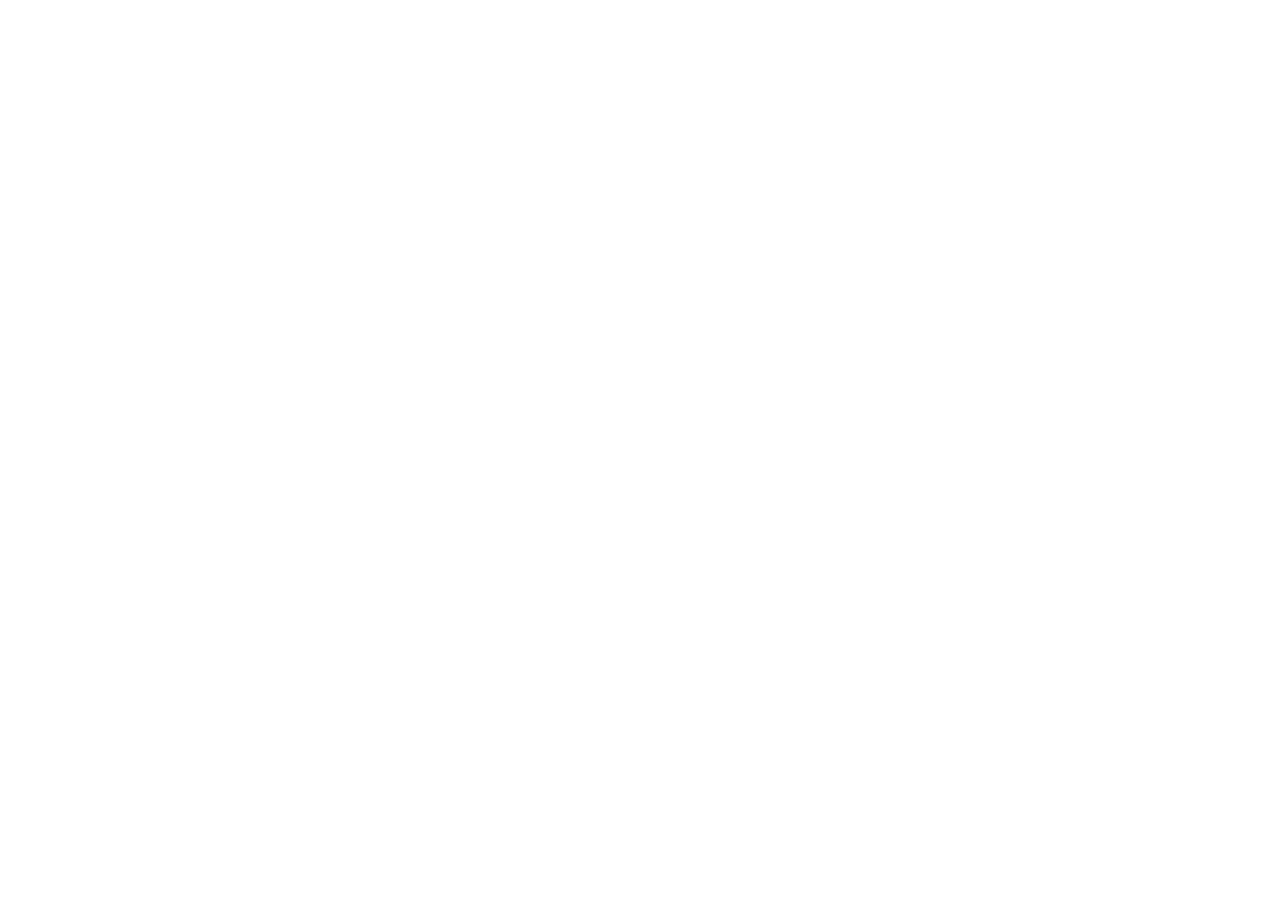
==== public/pages/index.html @ 5edf8069 "add criação da base inicial" ====
<!DOCTYPE html>
<html lang="pt-br">
<head>
    <meta charset="UTF-8">
    <meta name="viewport" content="width=device-width, initial-scale=1.0">
    <title>Landing Page Estetica</title>
    <link rel="stylesheet" href="../css/style.css">
</head>
<body>
    <header>

    </header>
    <main>

    </main>
    <footer>

    </footer>
    <script src="../js/script.js"></script>
</body>
</html>
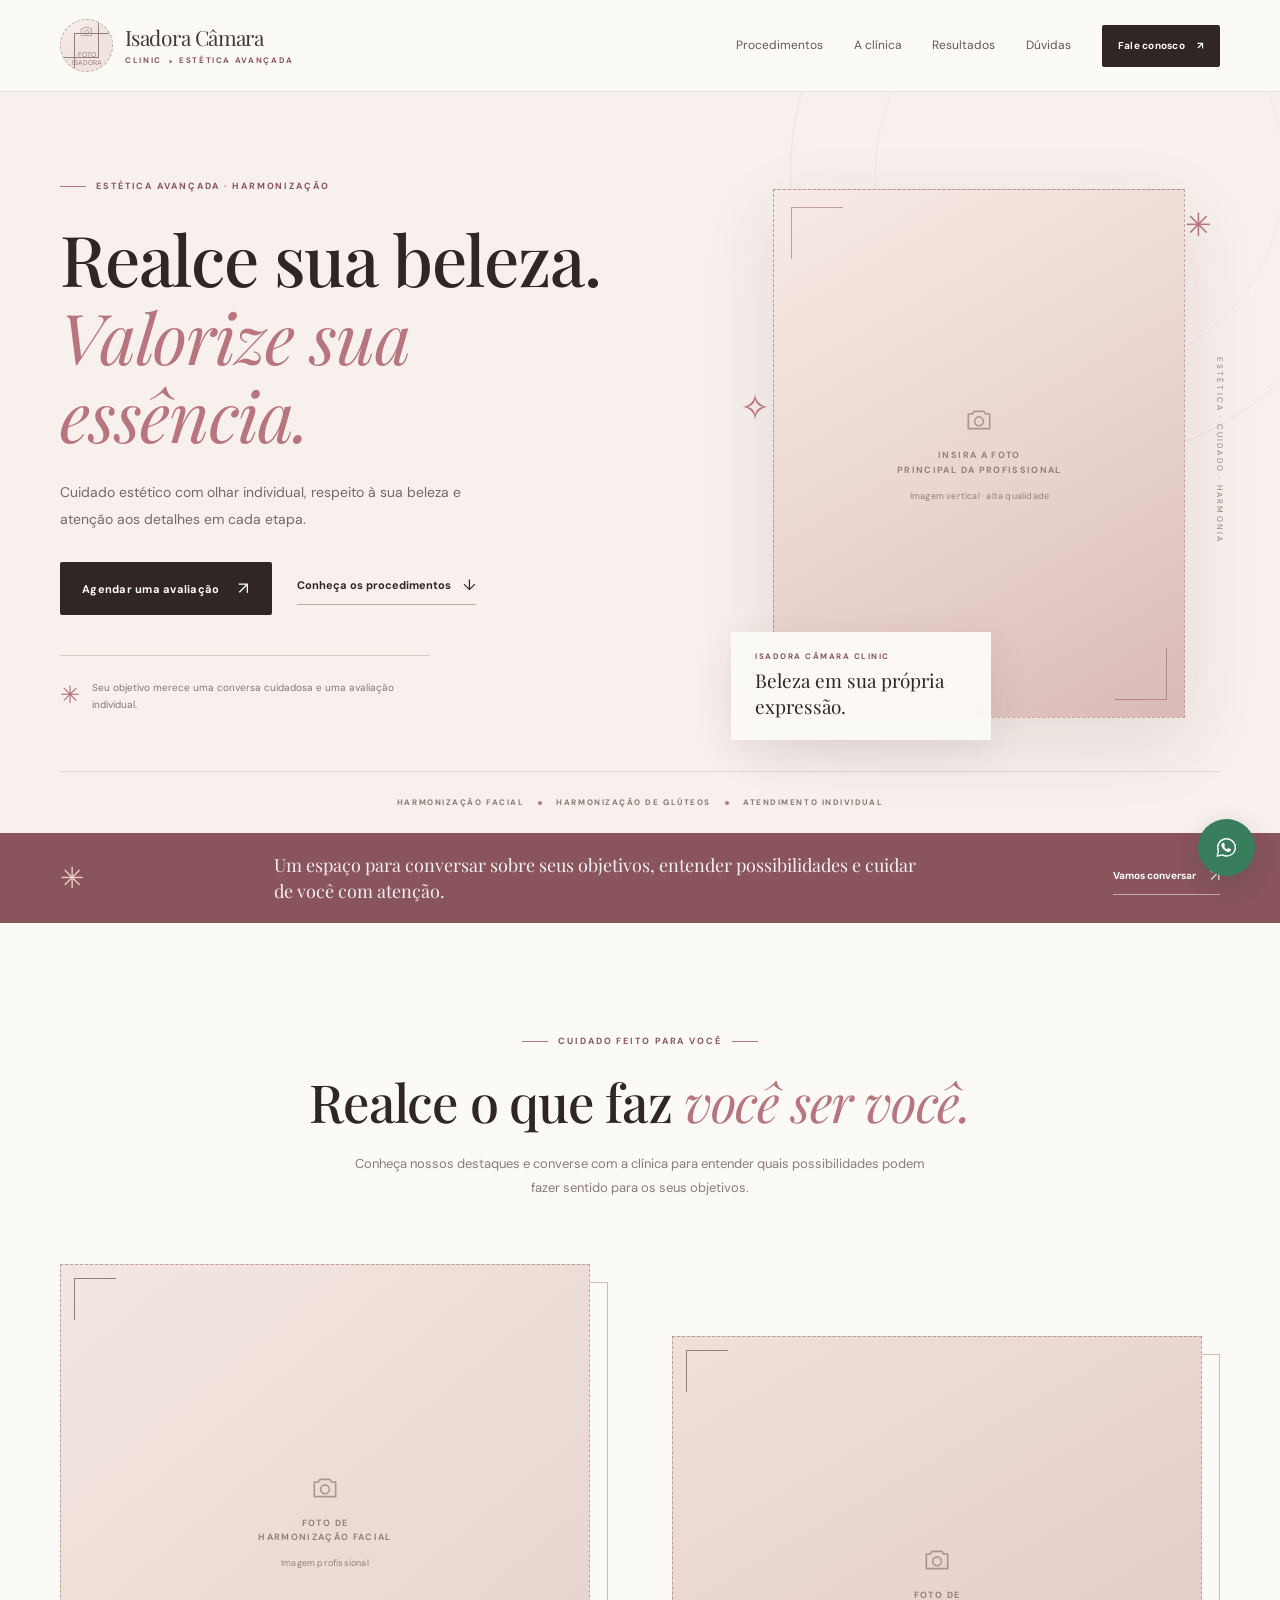
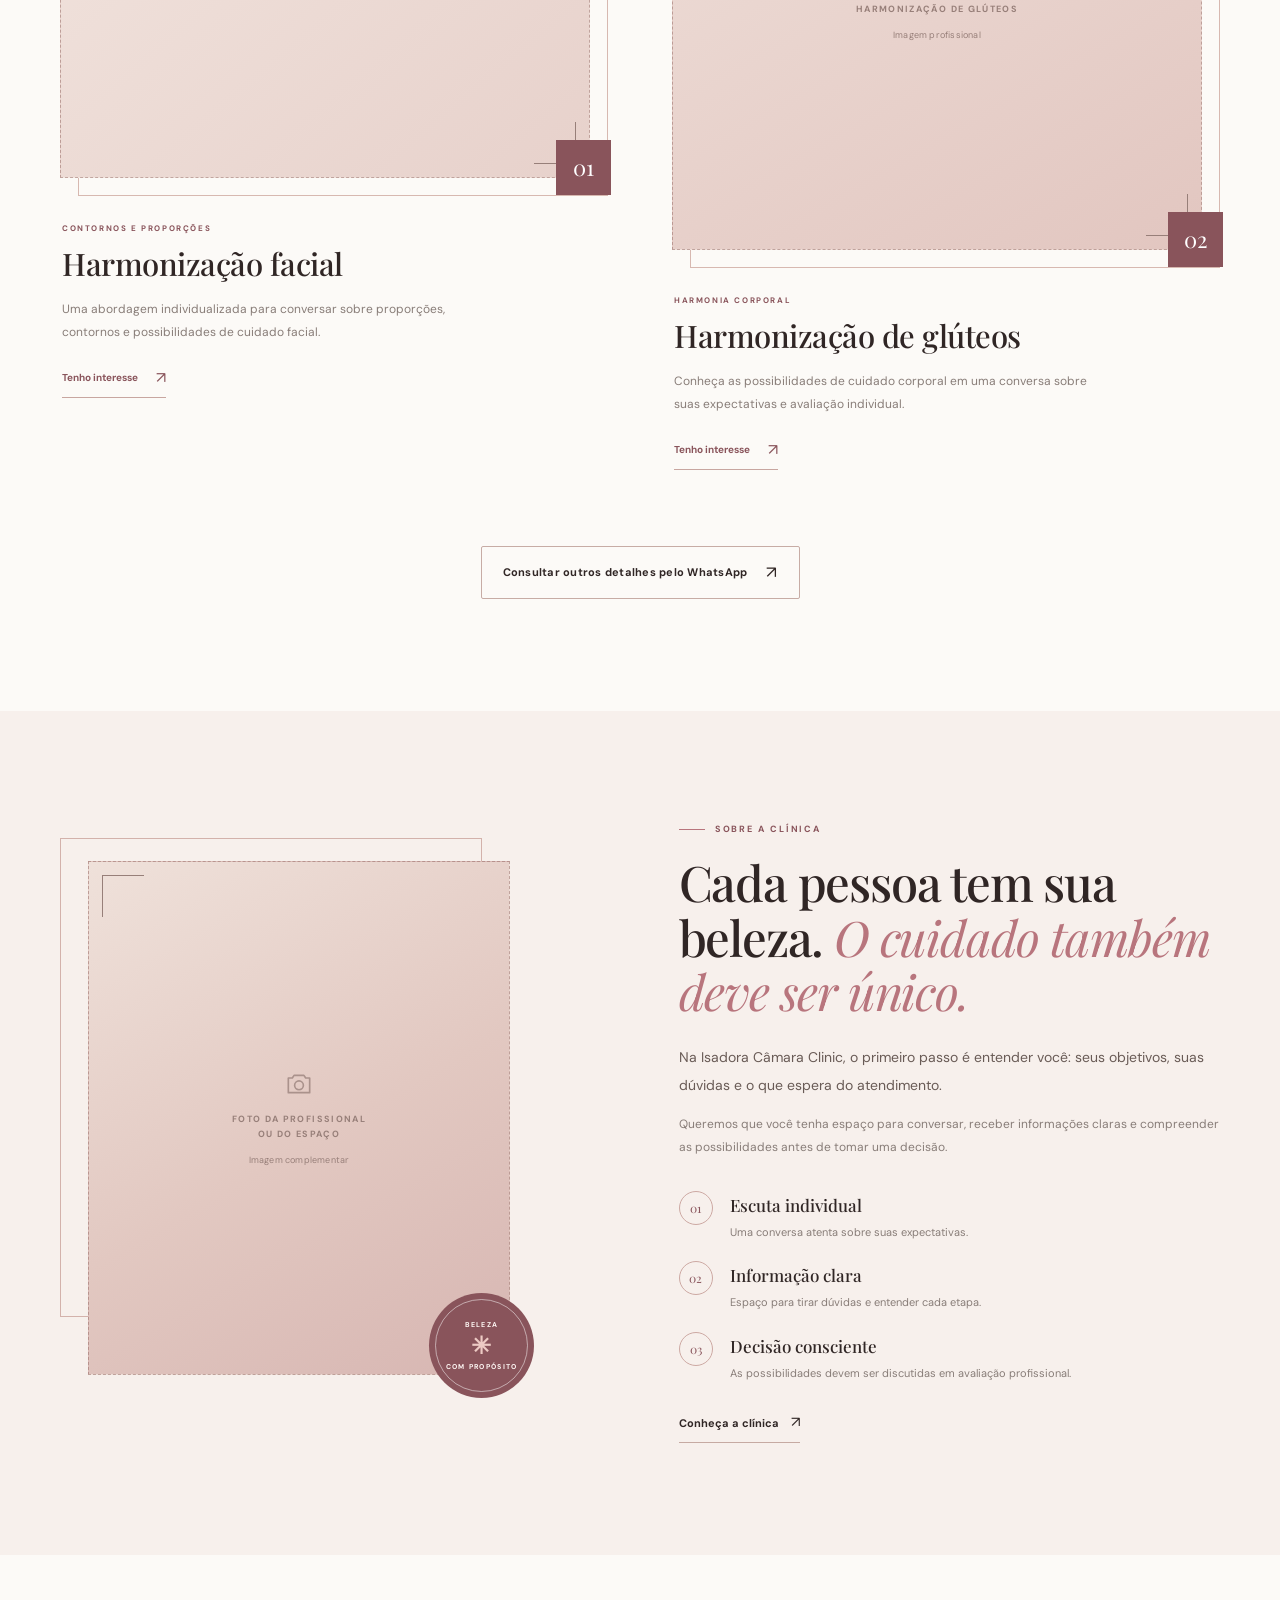
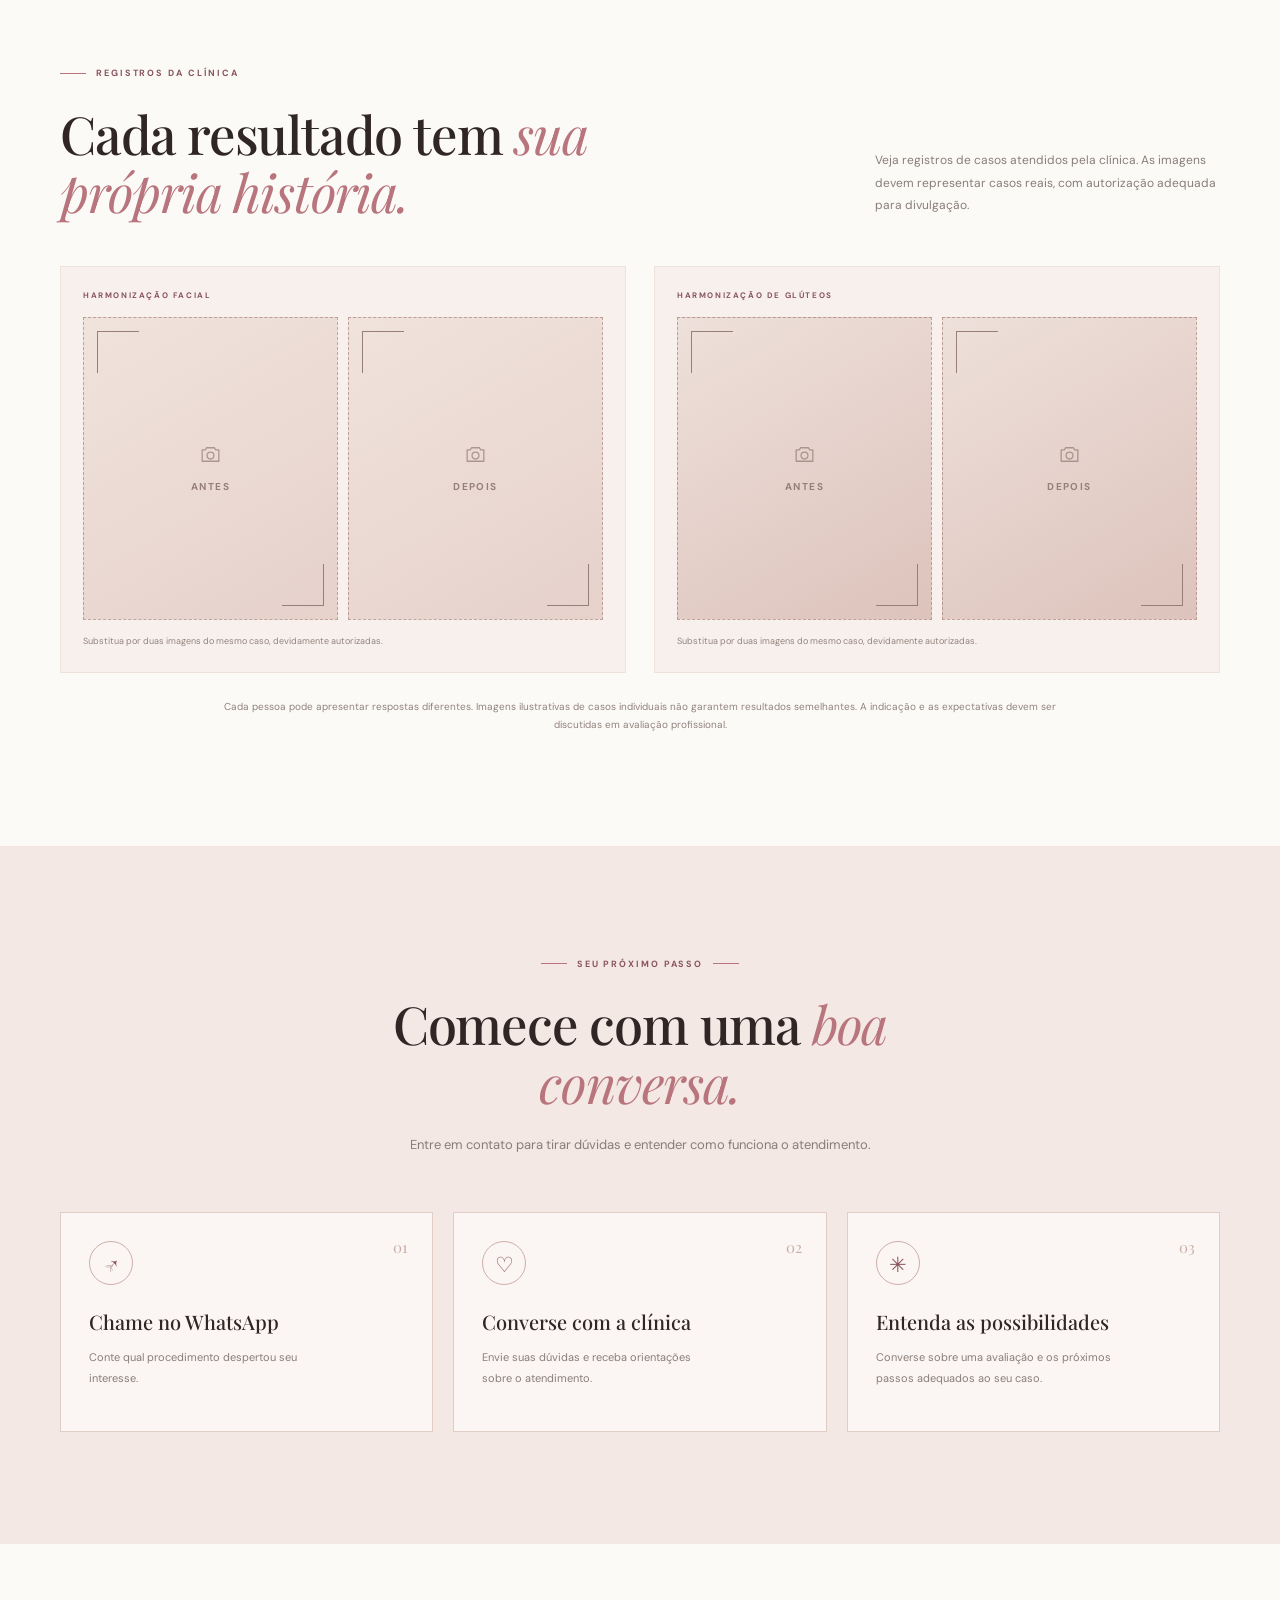
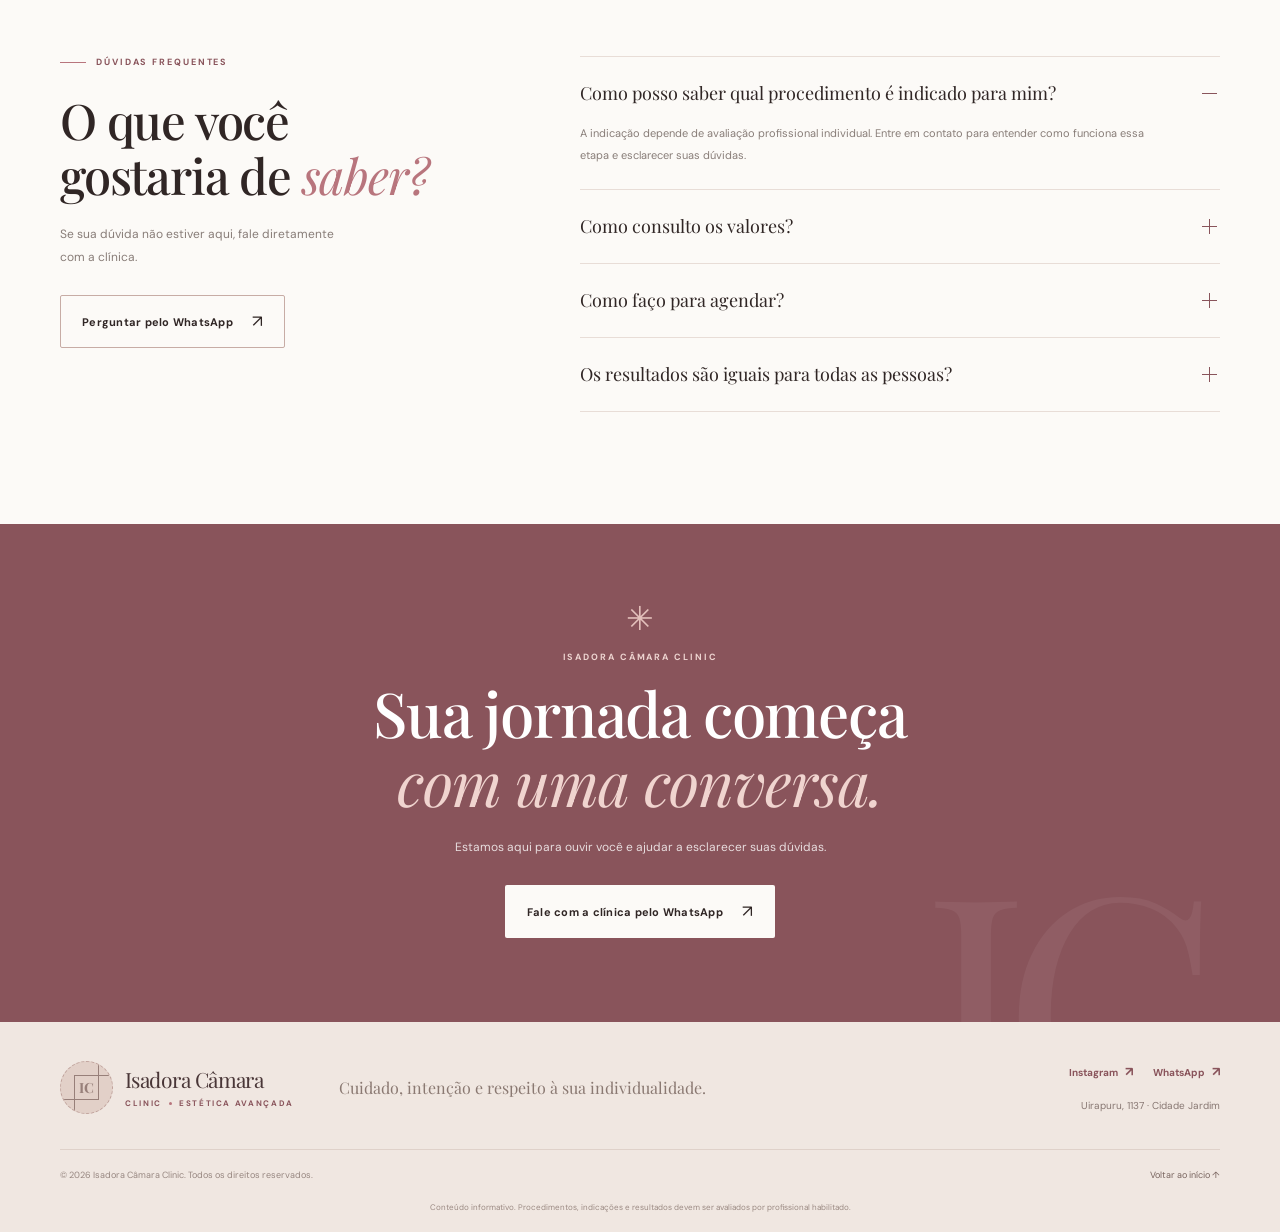
==== commit 08d7ea9b: "add adicionando conteudo principal para primeiro teste da Leanding Page" ====
--- a/public/pages/index.html
+++ b/public/pages/index.html
@@ -1,21 +1,676 @@
-<!DOCTYPE html>
-<html lang="pt-br">
-<head>
-    <meta charset="UTF-8">
-    <meta name="viewport" content="width=device-width, initial-scale=1.0">
-    <title>Landing Page Estetica</title>
-    <link rel="stylesheet" href="../css/style.css">
-</head>
-<body>
-    <header>
-
+<!doctype html>
+<html lang="pt-BR">
+  <head>
+    <meta charset="UTF-8" />
+    <meta name="viewport" content="width=device-width, initial-scale=1.0" />
+    <meta name="theme-color" content="#f7f0ec" />
+    <meta
+      name="description"
+      content="Conheça os procedimentos de harmonização facial e de glúteos da Isadora Câmara Clinic. Entre em contato pelo WhatsApp para conversar e agendar uma avaliação."
+    />
+    <title>Isadora Câmara Clinic | Estética e Harmonização</title>
+
+    <link rel="preconnect" href="https://fonts.googleapis.com" />
+    <link rel="preconnect" href="https://fonts.gstatic.com" crossorigin />
+    <link
+      href="https://fonts.googleapis.com/css2?family=DM+Sans:wght@400;500;600;700&family=Playfair+Display:wght@400;500;600;700&display=swap"
+      rel="stylesheet"
+    />
+    <link rel="stylesheet" href="../css/style.css" />
+  </head>
+  <body>
+    <a class="skip-link" href="#conteudo">Pular para o conteúdo</a>
+
+    <header class="site-header" id="inicio">
+      <div class="container header-inner">
+        <a
+          class="brand"
+          href="#inicio"
+          aria-label="Isadora Câmara Clinic — início"
+        >
+          <!-- IMAGEM 1: substitua este círculo pela foto de rosto que será usada como marca. -->
+          <span
+            class="image-placeholder brand-photo"
+            aria-label="Espaço reservado para a foto da Isadora"
+          >
+            <span class="placeholder-icon" aria-hidden="true">
+              <svg viewBox="0 0 24 24">
+                <path d="M4 7.5h3l1.3-2h7.4l1.3 2h3v11H4z" />
+                <circle cx="12" cy="13" r="3.3" />
+              </svg>
+            </span>
+            <span>FOTO<br />ISADORA</span>
+          </span>
+          <span class="brand-text">
+            <span class="brand-name">Isadora Câmara</span>
+            <span class="brand-subtitle">CLINIC <i></i> ESTÉTICA AVANÇADA</span>
+          </span>
+        </a>
+
+        <button
+          class="menu-toggle"
+          type="button"
+          aria-label="Abrir menu"
+          aria-expanded="false"
+          aria-controls="site-navigation"
+        >
+          <span></span><span></span>
+        </button>
+
+        <nav
+          class="site-navigation"
+          id="site-navigation"
+          aria-label="Navegação principal"
+        >
+          <a href="#procedimentos">Procedimentos</a>
+          <a href="#sobre">A clínica</a>
+          <a href="#resultados">Resultados</a>
+          <a href="#perguntas">Dúvidas</a>
+          <a
+            class="button button-small button-dark nav-cta"
+            href="https://wa.me/5534992454384?text=Ol%C3%A1%21%20Vim%20pela%20landing%20page%20da%20Isadora%20C%C3%A2mara%20Clinic%20e%20gostaria%20de%20mais%20informa%C3%A7%C3%B5es."
+            target="_blank"
+            rel="noopener noreferrer"
+            >Fale conosco <span aria-hidden="true">↗</span></a
+          >
+        </nav>
+      </div>
     </header>
-    <main>
-
+
+    <main id="conteudo">
+      <section class="hero section-pad" aria-labelledby="hero-title">
+        <div class="hero-orb hero-orb-one" aria-hidden="true"></div>
+        <div class="hero-orb hero-orb-two" aria-hidden="true"></div>
+        <div class="container hero-grid">
+          <div class="hero-copy">
+            <p class="eyebrow">
+              <span class="eyebrow-line"></span> ESTÉTICA AVANÇADA ·
+              HARMONIZAÇÃO
+            </p>
+            <h1 id="hero-title">
+              Realce sua beleza.<br /><em>Valorize sua essência.</em>
+            </h1>
+            <p class="hero-description">
+              Cuidado estético com olhar individual, respeito à sua beleza e
+              atenção aos detalhes em cada etapa.
+            </p>
+            <div class="hero-actions">
+              <a
+                class="button button-dark"
+                href="https://wa.me/5534992454384?text=Ol%C3%A1%21%20Vim%20pela%20landing%20page%20da%20Isadora%20C%C3%A2mara%20Clinic%20e%20gostaria%20de%20agendar%20uma%20avalia%C3%A7%C3%A3o."
+                target="_blank"
+                rel="noopener noreferrer"
+                >Agendar uma avaliação
+                <span class="button-arrow" aria-hidden="true">↗</span></a
+              >
+              <a class="text-link" href="#procedimentos"
+                >Conheça os procedimentos <span aria-hidden="true">↓</span></a
+              >
+            </div>
+            <div class="hero-note">
+              <span class="note-star" aria-hidden="true">✳</span>
+              <p>
+                Seu objetivo merece uma conversa cuidadosa e uma avaliação
+                individual.
+              </p>
+            </div>
+          </div>
+
+          <div class="hero-visual">
+            <!-- IMAGEM 2: substitua este bloco pela foto profissional da Isadora. Mantenha a proporção vertical. -->
+            <div class="image-placeholder hero-photo">
+              <span
+                class="photo-corner photo-corner-tl"
+                aria-hidden="true"
+              ></span>
+              <span
+                class="photo-corner photo-corner-br"
+                aria-hidden="true"
+              ></span>
+              <span
+                class="placeholder-icon placeholder-icon-large"
+                aria-hidden="true"
+              >
+                <svg viewBox="0 0 24 24">
+                  <path d="M4 7.5h3l1.3-2h7.4l1.3 2h3v11H4z" />
+                  <circle cx="12" cy="13" r="3.3" />
+                </svg>
+              </span>
+              <span class="placeholder-label"
+                >INSIRA A FOTO<br />PRINCIPAL DA PROFISSIONAL</span
+              >
+              <span class="placeholder-hint"
+                >Imagem vertical · alta qualidade</span
+              >
+            </div>
+            <div class="hero-image-caption">
+              <span class="caption-kicker">ISADORA CÂMARA CLINIC</span>
+              <span class="caption-title"
+                >Beleza em sua própria expressão.</span
+              >
+            </div>
+            <span class="hero-vertical-text" aria-hidden="true"
+              >ESTÉTICA · CUIDADO · HARMONIA</span
+            >
+            <span class="decorative-sparkle sparkle-one" aria-hidden="true"
+              >✳</span
+            >
+            <span class="decorative-sparkle sparkle-two" aria-hidden="true"
+              >✧</span
+            >
+          </div>
+        </div>
+        <div class="hero-bottom container">
+          <span>HARMONIZAÇÃO FACIAL</span
+          ><span class="hero-bottom-dot" aria-hidden="true"></span>
+          <span>HARMONIZAÇÃO DE GLÚTEOS</span
+          ><span class="hero-bottom-dot" aria-hidden="true"></span>
+          <span>ATENDIMENTO INDIVIDUAL</span>
+        </div>
+      </section>
+
+      <section class="intro-strip" aria-label="Apresentação da clínica">
+        <div class="container intro-strip-inner">
+          <span class="intro-mark" aria-hidden="true">✳</span>
+          <p>
+            Um espaço para conversar sobre seus objetivos, entender
+            possibilidades e cuidar de você com atenção.
+          </p>
+          <a
+            href="https://wa.me/5534992454384?text=Ol%C3%A1%21%20Gostaria%20de%20conhecer%20os%20procedimentos%20da%20Isadora%20C%C3%A2mara%20Clinic."
+            target="_blank"
+            rel="noopener noreferrer"
+            >Vamos conversar <span aria-hidden="true">↗</span></a
+          >
+        </div>
+      </section>
+
+      <section
+        class="procedures section-pad"
+        id="procedimentos"
+        aria-labelledby="procedures-title"
+      >
+        <div class="container">
+          <div class="section-heading section-heading-centered">
+            <p class="eyebrow">
+              <span class="eyebrow-line"></span> CUIDADO FEITO PARA VOCÊ
+              <span class="eyebrow-line"></span>
+            </p>
+            <h2 id="procedures-title">
+              Realce o que faz <em>você ser você.</em>
+            </h2>
+            <p class="section-description">
+              Conheça nossos destaques e converse com a clínica para entender
+              quais possibilidades podem fazer sentido para os seus objetivos.
+            </p>
+          </div>
+
+          <div class="procedure-grid">
+            <article class="procedure-card">
+              <div class="procedure-image-wrap">
+                <!-- IMAGEM 3: insira uma foto relacionada à harmonização facial. -->
+                <div
+                  class="image-placeholder procedure-photo procedure-photo-face"
+                >
+                  <span
+                    class="placeholder-icon placeholder-icon-large"
+                    aria-hidden="true"
+                    ><svg viewBox="0 0 24 24">
+                      <path d="M4 7.5h3l1.3-2h7.4l1.3 2h3v11H4z" />
+                      <circle cx="12" cy="13" r="3.3" /></svg
+                  ></span>
+                  <span class="placeholder-label"
+                    >FOTO DE<br />HARMONIZAÇÃO FACIAL</span
+                  >
+                  <span class="placeholder-hint">Imagem profissional</span>
+                </div>
+                <span class="procedure-number">01</span>
+              </div>
+              <div class="procedure-info">
+                <div>
+                  <p class="card-kicker">CONTORNOS E PROPORÇÕES</p>
+                  <h3>Harmonização facial</h3>
+                </div>
+                <p>
+                  Uma abordagem individualizada para conversar sobre proporções,
+                  contornos e possibilidades de cuidado facial.
+                </p>
+                <a
+                  class="card-link"
+                  href="https://wa.me/5534992454384?text=Ol%C3%A1%21%20Tenho%20interesse%20em%20saber%20mais%20sobre%20harmoniza%C3%A7%C3%A3o%20facial."
+                  target="_blank"
+                  rel="noopener noreferrer"
+                  >Tenho interesse <span aria-hidden="true">↗</span></a
+                >
+              </div>
+            </article>
+
+            <article class="procedure-card procedure-card-offset">
+              <div class="procedure-image-wrap">
+                <!-- IMAGEM 4: insira uma foto profissional relacionada à harmonização de glúteos. -->
+                <div
+                  class="image-placeholder procedure-photo procedure-photo-body"
+                >
+                  <span
+                    class="placeholder-icon placeholder-icon-large"
+                    aria-hidden="true"
+                    ><svg viewBox="0 0 24 24">
+                      <path d="M4 7.5h3l1.3-2h7.4l1.3 2h3v11H4z" />
+                      <circle cx="12" cy="13" r="3.3" /></svg
+                  ></span>
+                  <span class="placeholder-label"
+                    >FOTO DE<br />HARMONIZAÇÃO DE GLÚTEOS</span
+                  >
+                  <span class="placeholder-hint">Imagem profissional</span>
+                </div>
+                <span class="procedure-number">02</span>
+              </div>
+              <div class="procedure-info">
+                <div>
+                  <p class="card-kicker">HARMONIA CORPORAL</p>
+                  <h3>Harmonização de glúteos</h3>
+                </div>
+                <p>
+                  Conheça as possibilidades de cuidado corporal em uma conversa
+                  sobre suas expectativas e avaliação individual.
+                </p>
+                <a
+                  class="card-link"
+                  href="https://wa.me/5534992454384?text=Ol%C3%A1%21%20Tenho%20interesse%20em%20saber%20mais%20sobre%20harmoniza%C3%A7%C3%A3o%20de%20gl%C3%BAteos."
+                  target="_blank"
+                  rel="noopener noreferrer"
+                  >Tenho interesse <span aria-hidden="true">↗</span></a
+                >
+              </div>
+            </article>
+          </div>
+          <div class="center-cta">
+            <a
+              class="button button-outline"
+              href="https://wa.me/5534992454384?text=Ol%C3%A1%21%20Gostaria%20de%20receber%20mais%20informa%C3%A7%C3%B5es%20sobre%20os%20procedimentos."
+              target="_blank"
+              rel="noopener noreferrer"
+              >Consultar outros detalhes pelo WhatsApp
+              <span class="button-arrow" aria-hidden="true">↗</span></a
+            >
+          </div>
+        </div>
+      </section>
+
+      <section
+        class="about section-pad"
+        id="sobre"
+        aria-labelledby="about-title"
+      >
+        <div class="container about-grid">
+          <div class="about-visual">
+            <div class="about-frame"></div>
+            <!-- IMAGEM 5: insira uma segunda foto da Isadora, do espaço ou do atendimento. -->
+            <div class="image-placeholder about-photo">
+              <span
+                class="placeholder-icon placeholder-icon-large"
+                aria-hidden="true"
+                ><svg viewBox="0 0 24 24">
+                  <path d="M4 7.5h3l1.3-2h7.4l1.3 2h3v11H4z" />
+                  <circle cx="12" cy="13" r="3.3" /></svg
+              ></span>
+              <span class="placeholder-label"
+                >FOTO DA PROFISSIONAL<br />OU DO ESPAÇO</span
+              >
+              <span class="placeholder-hint">Imagem complementar</span>
+            </div>
+            <div class="about-seal" aria-label="Cuidado individual">
+              <span>BELEZA</span
+              ><span class="seal-flower" aria-hidden="true">✳</span
+              ><span>COM PROPÓSITO</span>
+            </div>
+          </div>
+          <div class="about-copy">
+            <p class="eyebrow">
+              <span class="eyebrow-line"></span> SOBRE A CLÍNICA
+            </p>
+            <h2 id="about-title">
+              Cada pessoa tem sua beleza.
+              <em>O cuidado também deve ser único.</em>
+            </h2>
+            <p class="about-lead">
+              Na Isadora Câmara Clinic, o primeiro passo é entender você: seus
+              objetivos, suas dúvidas e o que espera do atendimento.
+            </p>
+            <p>
+              Queremos que você tenha espaço para conversar, receber informações
+              claras e compreender as possibilidades antes de tomar uma decisão.
+            </p>
+            <div class="about-values">
+              <div class="about-value">
+                <span class="value-icon" aria-hidden="true">01</span>
+                <div>
+                  <h3>Escuta individual</h3>
+                  <p>Uma conversa atenta sobre suas expectativas.</p>
+                </div>
+              </div>
+              <div class="about-value">
+                <span class="value-icon" aria-hidden="true">02</span>
+                <div>
+                  <h3>Informação clara</h3>
+                  <p>Espaço para tirar dúvidas e entender cada etapa.</p>
+                </div>
+              </div>
+              <div class="about-value">
+                <span class="value-icon" aria-hidden="true">03</span>
+                <div>
+                  <h3>Decisão consciente</h3>
+                  <p>
+                    As possibilidades devem ser discutidas em avaliação
+                    profissional.
+                  </p>
+                </div>
+              </div>
+            </div>
+            <a
+              class="text-link about-link"
+              href="https://wa.me/5534992454384?text=Ol%C3%A1%21%20Gostaria%20de%20conhecer%20melhor%20a%20Isadora%20C%C3%A2mara%20Clinic."
+              target="_blank"
+              rel="noopener noreferrer"
+              >Conheça a clínica <span aria-hidden="true">↗</span></a
+            >
+          </div>
+        </div>
+      </section>
+
+      <section
+        class="results section-pad"
+        id="resultados"
+        aria-labelledby="results-title"
+      >
+        <div class="container">
+          <div class="results-heading">
+            <div class="section-heading">
+              <p class="eyebrow">
+                <span class="eyebrow-line"></span> REGISTROS DA CLÍNICA
+              </p>
+              <h2 id="results-title">
+                Cada resultado tem <em>sua própria história.</em>
+              </h2>
+            </div>
+            <p class="results-intro">
+              Veja registros de casos atendidos pela clínica. As imagens devem
+              representar casos reais, com autorização adequada para divulgação.
+            </p>
+          </div>
+
+          <div class="before-after-grid">
+            <article class="ba-card">
+              <p class="ba-category">HARMONIZAÇÃO FACIAL</p>
+              <div class="ba-images">
+                <!-- IMAGEM 6: foto ANTES de um caso autorizado de harmonização facial. -->
+                <div class="image-placeholder ba-photo">
+                  <span class="placeholder-icon" aria-hidden="true"
+                    ><svg viewBox="0 0 24 24">
+                      <path d="M4 7.5h3l1.3-2h7.4l1.3 2h3v11H4z" />
+                      <circle cx="12" cy="13" r="3.3" /></svg></span
+                  ><span class="placeholder-label">ANTES</span>
+                </div>
+                <!-- IMAGEM 7: foto DEPOIS do mesmo caso, com enquadramento semelhante. -->
+                <div class="image-placeholder ba-photo">
+                  <span class="placeholder-icon" aria-hidden="true"
+                    ><svg viewBox="0 0 24 24">
+                      <path d="M4 7.5h3l1.3-2h7.4l1.3 2h3v11H4z" />
+                      <circle cx="12" cy="13" r="3.3" /></svg></span
+                  ><span class="placeholder-label">DEPOIS</span>
+                </div>
+              </div>
+              <p class="ba-caption">
+                Substitua por duas imagens do mesmo caso, devidamente
+                autorizadas.
+              </p>
+            </article>
+            <article class="ba-card">
+              <p class="ba-category">HARMONIZAÇÃO DE GLÚTEOS</p>
+              <div class="ba-images">
+                <!-- IMAGEM 8: foto ANTES de um caso autorizado de harmonização de glúteos. -->
+                <div class="image-placeholder ba-photo">
+                  <span class="placeholder-icon" aria-hidden="true"
+                    ><svg viewBox="0 0 24 24">
+                      <path d="M4 7.5h3l1.3-2h7.4l1.3 2h3v11H4z" />
+                      <circle cx="12" cy="13" r="3.3" /></svg></span
+                  ><span class="placeholder-label">ANTES</span>
+                </div>
+                <!-- IMAGEM 9: foto DEPOIS do mesmo caso, com enquadramento semelhante. -->
+                <div class="image-placeholder ba-photo">
+                  <span class="placeholder-icon" aria-hidden="true"
+                    ><svg viewBox="0 0 24 24">
+                      <path d="M4 7.5h3l1.3-2h7.4l1.3 2h3v11H4z" />
+                      <circle cx="12" cy="13" r="3.3" /></svg></span
+                  ><span class="placeholder-label">DEPOIS</span>
+                </div>
+              </div>
+              <p class="ba-caption">
+                Substitua por duas imagens do mesmo caso, devidamente
+                autorizadas.
+              </p>
+            </article>
+          </div>
+          <p class="results-disclaimer">
+            Cada pessoa pode apresentar respostas diferentes. Imagens
+            ilustrativas de casos individuais não garantem resultados
+            semelhantes. A indicação e as expectativas devem ser discutidas em
+            avaliação profissional.
+          </p>
+        </div>
+      </section>
+
+      <section class="journey section-pad" aria-labelledby="journey-title">
+        <div class="container">
+          <div class="section-heading section-heading-centered">
+            <p class="eyebrow">
+              <span class="eyebrow-line"></span> SEU PRÓXIMO PASSO
+              <span class="eyebrow-line"></span>
+            </p>
+            <h2 id="journey-title">Comece com uma <em>boa conversa.</em></h2>
+            <p class="section-description">
+              Entre em contato para tirar dúvidas e entender como funciona o
+              atendimento.
+            </p>
+          </div>
+          <div class="journey-grid">
+            <article class="journey-step">
+              <span class="journey-number">01</span
+              ><span class="journey-icon" aria-hidden="true">↗</span>
+              <h3>Chame no WhatsApp</h3>
+              <p>Conte qual procedimento despertou seu interesse.</p>
+            </article>
+            <article class="journey-step">
+              <span class="journey-number">02</span
+              ><span class="journey-icon" aria-hidden="true">♡</span>
+              <h3>Converse com a clínica</h3>
+              <p>
+                Envie suas dúvidas e receba orientações sobre o atendimento.
+              </p>
+            </article>
+            <article class="journey-step">
+              <span class="journey-number">03</span
+              ><span class="journey-icon" aria-hidden="true">✳</span>
+              <h3>Entenda as possibilidades</h3>
+              <p>
+                Converse sobre uma avaliação e os próximos passos adequados ao
+                seu caso.
+              </p>
+            </article>
+          </div>
+        </div>
+      </section>
+
+      <section
+        class="faq section-pad"
+        id="perguntas"
+        aria-labelledby="faq-title"
+      >
+        <div class="container faq-grid">
+          <div class="faq-heading">
+            <p class="eyebrow">
+              <span class="eyebrow-line"></span> DÚVIDAS FREQUENTES
+            </p>
+            <h2 id="faq-title">O que você gostaria de <em>saber?</em></h2>
+            <p>
+              Se sua dúvida não estiver aqui, fale diretamente com a clínica.
+            </p>
+            <a
+              class="button button-outline"
+              href="https://wa.me/5534992454384?text=Ol%C3%A1%21%20Tenho%20uma%20d%C3%BAvida%20sobre%20os%20procedimentos%20da%20Isadora%20C%C3%A2mara%20Clinic."
+              target="_blank"
+              rel="noopener noreferrer"
+              >Perguntar pelo WhatsApp
+              <span class="button-arrow" aria-hidden="true">↗</span></a
+            >
+          </div>
+          <div class="faq-list">
+            <details class="faq-item" open>
+              <summary>
+                Como posso saber qual procedimento é indicado para mim?<span
+                  class="faq-plus"
+                  aria-hidden="true"
+                ></span>
+              </summary>
+              <p>
+                A indicação depende de avaliação profissional individual. Entre
+                em contato para entender como funciona essa etapa e esclarecer
+                suas dúvidas.
+              </p>
+            </details>
+            <details class="faq-item">
+              <summary>
+                Como consulto os valores?<span
+                  class="faq-plus"
+                  aria-hidden="true"
+                ></span>
+              </summary>
+              <p>
+                Os valores são informados diretamente pelo WhatsApp. Envie uma
+                mensagem contando qual procedimento deseja conhecer.
+              </p>
+            </details>
+            <details class="faq-item">
+              <summary>
+                Como faço para agendar?<span
+                  class="faq-plus"
+                  aria-hidden="true"
+                ></span>
+              </summary>
+              <p>
+                Toque em qualquer botão de WhatsApp desta página para iniciar
+                uma conversa com a clínica e consultar a disponibilidade de
+                atendimento.
+              </p>
+            </details>
+            <details class="faq-item">
+              <summary>
+                Os resultados são iguais para todas as pessoas?<span
+                  class="faq-plus"
+                  aria-hidden="true"
+                ></span>
+              </summary>
+              <p>
+                Não é possível garantir resultados iguais. As possibilidades,
+                limitações e expectativas devem ser discutidas com a
+                profissional durante a avaliação.
+              </p>
+            </details>
+          </div>
+        </div>
+      </section>
+
+      <section class="final-cta" id="contato" aria-labelledby="final-cta-title">
+        <div class="container final-cta-inner">
+          <span class="final-flower" aria-hidden="true">✳</span>
+          <p class="eyebrow">ISADORA CÂMARA CLINIC</p>
+          <h2 id="final-cta-title">
+            Sua jornada começa<br /><em>com uma conversa.</em>
+          </h2>
+          <p>
+            Estamos aqui para ouvir você e ajudar a esclarecer suas dúvidas.
+          </p>
+          <a
+            class="button button-light"
+            href="https://wa.me/5534992454384?text=Ol%C3%A1%21%20Vim%20pela%20landing%20page%20da%20Isadora%20C%C3%A2mara%20Clinic%20e%20gostaria%20de%20conversar%20sobre%20os%20procedimentos."
+            target="_blank"
+            rel="noopener noreferrer"
+            >Fale com a clínica pelo WhatsApp
+            <span class="button-arrow" aria-hidden="true">↗</span></a
+          >
+          <span class="final-cta-decoration" aria-hidden="true">IC</span>
+        </div>
+      </section>
     </main>
-    <footer>
-
+
+    <footer class="site-footer">
+      <div class="container footer-main">
+        <a
+          class="brand footer-brand"
+          href="#inicio"
+          aria-label="Isadora Câmara Clinic — voltar ao início"
+        >
+          <span
+            class="image-placeholder brand-photo footer-brand-photo"
+            aria-hidden="true"
+            ><span class="placeholder-label">IC</span></span
+          >
+          <span class="brand-text"
+            ><span class="brand-name">Isadora Câmara</span
+            ><span class="brand-subtitle"
+              >CLINIC <i></i> ESTÉTICA AVANÇADA</span
+            ></span
+          >
+        </a>
+        <p class="footer-message">
+          Cuidado, intenção e respeito à sua individualidade.
+        </p>
+        <div class="footer-contact">
+          <a
+            href="https://www.instagram.com/draisaclinic/"
+            target="_blank"
+            rel="noopener noreferrer"
+            >Instagram <span aria-hidden="true">↗</span></a
+          >
+          <a
+            href="https://wa.me/5534992454384?text=Ol%C3%A1%21%20Gostaria%20de%20falar%20com%20a%20Isadora%20C%C3%A2mara%20Clinic."
+            target="_blank"
+            rel="noopener noreferrer"
+            >WhatsApp <span aria-hidden="true">↗</span></a
+          >
+          <p>Uirapuru, 1137 · Cidade Jardim</p>
+        </div>
+      </div>
+      <div class="container footer-bottom">
+        <span
+          >© <span id="current-year">2026</span> Isadora Câmara Clinic. Todos os
+          direitos reservados.</span
+        >
+        <a href="#inicio">Voltar ao início ↑</a>
+      </div>
+      <p class="footer-note">
+        Conteúdo informativo. Procedimentos, indicações e resultados devem ser
+        avaliados por profissional habilitado.
+      </p>
     </footer>
+
+    <a
+      class="whatsapp-float"
+      href="https://wa.me/5534992454384?text=Ol%C3%A1%21%20Vim%20pela%20landing%20page%20da%20Isadora%20C%C3%A2mara%20Clinic%20e%20gostaria%20de%20mais%20informa%C3%A7%C3%B5es."
+      target="_blank"
+      rel="noopener noreferrer"
+      aria-label="Falar com a Isadora Câmara Clinic pelo WhatsApp"
+    >
+      <svg viewBox="0 0 24 24" aria-hidden="true">
+        <path
+          d="M20.5 11.7a8.45 8.45 0 0 1-12.5 7.4L3 20.3l1.2-4.8A8.5 8.5 0 1 1 20.5 11.7Z"
+        />
+        <path
+          d="M8.1 7.8c.2-.4.4-.4.7-.4h.5c.2 0 .4.1.5.4l.7 1.7c.1.2.1.4-.1.6l-.5.6c-.2.2-.2.4 0 .6.6 1 1.5 1.8 2.5 2.3.2.1.4.1.6-.1l.7-.8c.2-.2.4-.2.6-.1l1.6.8c.3.1.4.3.4.5 0 .3-.2 1.3-.9 1.8-.6.5-1.4.7-2.2.5-1.1-.3-2.4-.9-3.8-2.2-1.2-1.1-2-2.5-2.3-3.5-.3-.9.1-1.8.5-2.2.2-.2.4-.4.5-.5Z"
+        />
+      </svg>
+    </a>
+
     <script src="../js/script.js"></script>
-</body>
-</html>+  </body>
+</html>
--- a/public/css/style.css
+++ b/public/css/style.css
@@ -0,0 +1,1620 @@
+:root {
+  --rose: #b8757d;
+  --rose-deep: #89545b;
+  --rose-soft: #e6c7c6;
+  --rose-pale: #f5e9e7;
+  --beige: #f7f0ec;
+  --beige-deep: #e8dbd0;
+  --cream: #fcfaf7;
+  --white: #fffefd;
+  --ink: #302625;
+  --ink-soft: #625653;
+  --muted: #887d78;
+  --line: #e8ddd7;
+  --serif: "Playfair Display", Georgia, "Times New Roman", serif;
+  --sans: "DM Sans", Arial, sans-serif;
+  --container: 1160px;
+  --shadow-soft: 0 24px 70px rgba(73, 43, 43, 0.11);
+}
+
+*,
+*::before,
+*::after {
+  box-sizing: border-box;
+}
+html {
+  scroll-behavior: smooth;
+  scroll-padding-top: 95px;
+}
+body {
+  margin: 0;
+  background: var(--cream);
+  color: var(--ink);
+  font-family: var(--sans);
+  font-size: 15px;
+  line-height: 1.7;
+  -webkit-font-smoothing: antialiased;
+}
+body.menu-open {
+  overflow: hidden;
+}
+a {
+  color: inherit;
+  text-decoration: none;
+}
+button,
+a {
+  -webkit-tap-highlight-color: transparent;
+}
+button {
+  font: inherit;
+}
+svg {
+  display: block;
+}
+::selection {
+  background: var(--rose-soft);
+  color: var(--ink);
+}
+.container {
+  width: min(var(--container), calc(100% - 56px));
+  margin-inline: auto;
+}
+.section-pad {
+  padding: 112px 0;
+}
+.skip-link {
+  position: absolute;
+  top: -60px;
+  left: 16px;
+  z-index: 1000;
+  padding: 10px 16px;
+  background: var(--ink);
+  color: white;
+}
+.skip-link:focus {
+  top: 12px;
+}
+
+/* Header */
+.site-header {
+  position: sticky;
+  top: 0;
+  z-index: 100;
+  background: rgba(252, 250, 247, 0.93);
+  border-bottom: 1px solid rgba(194, 164, 154, 0.27);
+  backdrop-filter: blur(16px);
+}
+.header-inner {
+  display: flex;
+  align-items: center;
+  justify-content: space-between;
+  min-height: 91px;
+  gap: 28px;
+}
+.brand {
+  display: inline-flex;
+  align-items: center;
+  gap: 12px;
+  flex-shrink: 0;
+}
+.brand-photo {
+  width: 53px;
+  height: 53px;
+  min-height: 53px;
+  border-radius: 50%;
+  flex: 0 0 53px;
+  padding: 0;
+  display: flex;
+  flex-direction: column;
+  gap: 0;
+  border-radius: 50%;
+  font-size: 7px;
+  line-height: 1.2;
+}
+.brand-photo .placeholder-icon {
+  width: 15px;
+  height: 15px;
+}
+.brand-text {
+  display: flex;
+  flex-direction: column;
+  line-height: 1.2;
+}
+.brand-name {
+  font-family: var(--serif);
+  font-size: 21px;
+  letter-spacing: -0.55px;
+  color: #493637;
+}
+.brand-subtitle {
+  display: flex;
+  align-items: center;
+  gap: 7px;
+  padding-top: 6px;
+  color: var(--rose-deep);
+  font-size: 8px;
+  letter-spacing: 1.65px;
+  font-weight: 700;
+}
+.brand-subtitle i {
+  width: 3px;
+  height: 3px;
+  display: inline-block;
+  background: var(--rose);
+  border-radius: 50%;
+}
+.site-navigation {
+  display: flex;
+  align-items: center;
+  justify-content: flex-end;
+  gap: clamp(18px, 2.4vw, 34px);
+}
+.site-navigation > a:not(.button) {
+  color: #665652;
+  font-size: 12px;
+  transition: color 0.2s ease;
+}
+.site-navigation > a:not(.button):hover {
+  color: var(--rose-deep);
+}
+.menu-toggle {
+  display: none;
+}
+
+/* Reusable buttons and headings */
+.button {
+  min-height: 53px;
+  display: inline-flex;
+  align-items: center;
+  justify-content: center;
+  gap: 19px;
+  padding: 14px 21px;
+  border: 1px solid transparent;
+  border-radius: 2px;
+  font-size: 11px;
+  font-weight: 700;
+  letter-spacing: 0.25px;
+  line-height: 1.3;
+  transition:
+    transform 0.2s ease,
+    background 0.2s ease,
+    box-shadow 0.2s ease;
+  cursor: pointer;
+}
+.button:hover {
+  transform: translateY(-2px);
+}
+.button-dark {
+  background: var(--ink);
+  color: var(--white);
+}
+.button-dark:hover {
+  background: var(--rose-deep);
+  box-shadow: 0 10px 22px rgba(137, 84, 91, 0.18);
+}
+.button-small {
+  min-height: 42px;
+  padding: 11px 15px;
+  gap: 12px;
+  font-size: 10px;
+}
+.button-arrow {
+  font-size: 17px;
+  font-weight: 400;
+  line-height: 1;
+}
+.button-outline {
+  color: var(--ink);
+  border-color: #c7aca5;
+  background: transparent;
+}
+.button-outline:hover {
+  background: var(--rose-pale);
+  border-color: var(--rose);
+}
+.button-light {
+  color: var(--ink);
+  background: var(--cream);
+}
+.button-light:hover {
+  background: white;
+  box-shadow: 0 12px 26px rgba(47, 32, 32, 0.12);
+}
+.text-link {
+  display: inline-flex;
+  align-items: center;
+  gap: 12px;
+  font-size: 11px;
+  font-weight: 700;
+  border-bottom: 1px solid #c6aaa2;
+  padding-bottom: 6px;
+  transition:
+    color 0.2s ease,
+    border-color 0.2s ease;
+}
+.text-link:hover {
+  color: var(--rose-deep);
+  border-color: var(--rose-deep);
+}
+.text-link span {
+  font-size: 15px;
+  font-weight: 400;
+}
+.eyebrow {
+  display: flex;
+  align-items: center;
+  gap: 10px;
+  margin: 0 0 24px;
+  color: var(--rose-deep);
+  font-size: 9px;
+  line-height: 1.4;
+  letter-spacing: 1.9px;
+  font-weight: 700;
+}
+.eyebrow-line {
+  width: 26px;
+  height: 1px;
+  background: var(--rose);
+  display: inline-block;
+  flex-shrink: 0;
+}
+h1,
+h2,
+h3,
+p {
+  margin-top: 0;
+}
+h1,
+h2,
+h3 {
+  font-weight: 500;
+}
+h1,
+h2 {
+  font-family: var(--serif);
+  letter-spacing: -1.2px;
+  line-height: 1.12;
+}
+h1 em,
+h2 em {
+  color: var(--rose);
+  font-weight: 400;
+}
+.section-heading h2 {
+  max-width: 670px;
+  margin: 0;
+  font-size: clamp(37px, 4.1vw, 53px);
+}
+.section-heading-centered {
+  text-align: center;
+  display: flex;
+  flex-direction: column;
+  align-items: center;
+}
+.section-heading-centered .eyebrow {
+  justify-content: center;
+}
+.section-description {
+  max-width: 595px;
+  margin: 21px 0 0;
+  color: var(--muted);
+  font-size: 13px;
+  line-height: 1.9;
+}
+
+/* Image placeholders: replace each .image-placeholder block with an img when adding photos */
+.image-placeholder {
+  --placeholder-bg: #f0e4de;
+  position: relative;
+  display: flex;
+  flex-direction: column;
+  align-items: center;
+  justify-content: center;
+  gap: 12px;
+  overflow: hidden;
+  color: #977f79;
+  text-align: center;
+  background:
+    linear-gradient(145deg, rgba(255, 255, 255, 0.52), transparent 44%),
+    var(--placeholder-bg);
+  border: 1px dashed rgba(157, 117, 111, 0.56);
+}
+.image-placeholder::before,
+.image-placeholder::after {
+  content: "";
+  position: absolute;
+  width: 42px;
+  height: 42px;
+  border-color: rgba(179, 127, 128, 0.34);
+  pointer-events: none;
+}
+.image-placeholder::before {
+  top: 13px;
+  left: 13px;
+  border-top: 1px solid;
+  border-left: 1px solid;
+}
+.image-placeholder::after {
+  right: 13px;
+  bottom: 13px;
+  border-right: 1px solid;
+  border-bottom: 1px solid;
+}
+.placeholder-icon {
+  width: 25px;
+  height: 25px;
+  display: block;
+  opacity: 0.75;
+}
+.placeholder-icon svg {
+  width: 100%;
+  height: 100%;
+  fill: none;
+  stroke: currentColor;
+  stroke-width: 1.25;
+  stroke-linecap: round;
+  stroke-linejoin: round;
+}
+.placeholder-icon-large {
+  width: 32px;
+  height: 32px;
+}
+.placeholder-label {
+  font-size: 9px;
+  line-height: 1.65;
+  font-weight: 700;
+  letter-spacing: 1.35px;
+}
+.placeholder-hint {
+  font-size: 9px;
+  line-height: 1.5;
+  letter-spacing: 0.2px;
+}
+.brand-photo .placeholder-label {
+  max-width: 43px;
+  font-size: 6px;
+  letter-spacing: 0.5px;
+}
+
+/* Hero */
+.hero {
+  position: relative;
+  padding-top: 74px;
+  padding-bottom: 0;
+  overflow: hidden;
+  background: var(--beige);
+}
+.hero-orb {
+  position: absolute;
+  border-radius: 50%;
+  pointer-events: none;
+}
+.hero-orb-one {
+  width: 580px;
+  height: 580px;
+  top: -210px;
+  right: -90px;
+  border: 1px solid rgba(191, 142, 139, 0.16);
+}
+.hero-orb-two {
+  width: 410px;
+  height: 410px;
+  top: -125px;
+  right: -5px;
+  border: 1px solid rgba(191, 142, 139, 0.12);
+}
+.hero-grid {
+  position: relative;
+  display: grid;
+  grid-template-columns: 1.05fr 0.85fr;
+  align-items: center;
+  gap: clamp(44px, 8vw, 112px);
+  min-height: 535px;
+}
+.hero-copy {
+  position: relative;
+  z-index: 2;
+  padding: 14px 0 55px;
+}
+.hero-copy .eyebrow {
+  margin-bottom: 26px;
+}
+.hero h1 {
+  margin: 0;
+  font-size: clamp(45px, 5.5vw, 70px);
+}
+.hero-description {
+  max-width: 420px;
+  margin: 25px 0 29px;
+  color: #776964;
+  font-size: 14px;
+  line-height: 1.95;
+}
+.hero-actions {
+  display: flex;
+  flex-wrap: wrap;
+  align-items: center;
+  gap: 25px;
+}
+.hero-note {
+  display: flex;
+  align-items: center;
+  gap: 12px;
+  max-width: 370px;
+  margin-top: 40px;
+  padding-top: 19px;
+  border-top: 1px solid rgba(169, 134, 127, 0.35);
+}
+.note-star {
+  color: var(--rose);
+  font-size: 24px;
+}
+.hero-note p {
+  margin: 0;
+  color: #877772;
+  font-size: 10px;
+  line-height: 1.7;
+}
+.hero-visual {
+  position: relative;
+  width: min(100%, 420px);
+  justify-self: center;
+  padding: 0 8px 30px 0;
+}
+.hero-photo {
+  width: 100%;
+  aspect-ratio: 0.78;
+  min-height: 400px;
+  max-height: 550px;
+  background: linear-gradient(150deg, #f7ebe5, #e9d3cd 56%, #d9bab7);
+  box-shadow: var(--shadow-soft);
+}
+.hero-photo::before {
+  top: 17px;
+  left: 17px;
+  width: 52px;
+  height: 52px;
+  border-color: rgba(137, 84, 91, 0.5);
+}
+.hero-photo::after {
+  bottom: 17px;
+  right: 17px;
+  width: 52px;
+  height: 52px;
+  border-color: rgba(137, 84, 91, 0.5);
+}
+.hero-image-caption {
+  position: absolute;
+  left: -42px;
+  bottom: 8px;
+  display: flex;
+  flex-direction: column;
+  gap: 5px;
+  max-width: 260px;
+  padding: 18px 24px 20px;
+  background: rgba(252, 250, 247, 0.96);
+  box-shadow: 0 12px 40px rgba(74, 48, 44, 0.09);
+}
+.caption-kicker {
+  color: var(--rose-deep);
+  font-size: 8px;
+  font-weight: 700;
+  letter-spacing: 1.5px;
+}
+.caption-title {
+  font-family: var(--serif);
+  font-size: 19px;
+  line-height: 1.35;
+}
+.hero-vertical-text {
+  position: absolute;
+  top: 30%;
+  right: -33px;
+  writing-mode: vertical-rl;
+  color: #9c7c76;
+  font-size: 8px;
+  letter-spacing: 2.1px;
+}
+.decorative-sparkle {
+  position: absolute;
+  color: var(--rose);
+  line-height: 1;
+}
+.sparkle-one {
+  top: 20px;
+  right: -19px;
+  font-size: 32px;
+}
+.sparkle-two {
+  left: -33px;
+  top: 36%;
+  font-size: 36px;
+}
+.photo-corner {
+  display: none;
+}
+.hero-bottom {
+  display: flex;
+  align-items: center;
+  justify-content: center;
+  flex-wrap: wrap;
+  gap: 14px;
+  min-height: 62px;
+  border-top: 1px solid rgba(169, 134, 127, 0.25);
+  color: #8b7771;
+  font-size: 8px;
+  letter-spacing: 1.55px;
+  font-weight: 700;
+}
+.hero-bottom-dot {
+  width: 4px;
+  height: 4px;
+  border-radius: 50%;
+  background: var(--rose);
+}
+
+/* Intro strip */
+.intro-strip {
+  background: var(--rose-deep);
+  color: white;
+}
+.intro-strip-inner {
+  min-height: 90px;
+  display: flex;
+  align-items: center;
+  justify-content: space-between;
+  gap: 28px;
+}
+.intro-mark {
+  color: #e9c9c5;
+  font-size: 29px;
+}
+.intro-strip p {
+  margin: 0;
+  max-width: 650px;
+  color: rgba(255, 255, 255, 0.91);
+  font-family: var(--serif);
+  font-size: 18px;
+  line-height: 1.45;
+}
+.intro-strip a {
+  flex-shrink: 0;
+  display: inline-flex;
+  align-items: center;
+  gap: 14px;
+  padding-bottom: 5px;
+  border-bottom: 1px solid rgba(255, 255, 255, 0.5);
+  color: white;
+  font-size: 10px;
+  font-weight: 700;
+}
+.intro-strip a span {
+  font-size: 16px;
+  font-weight: 400;
+}
+
+/* Procedures */
+.procedures {
+  background: var(--cream);
+}
+.procedures .section-heading {
+  margin-bottom: 63px;
+}
+.procedure-grid {
+  display: grid;
+  grid-template-columns: repeat(2, minmax(0, 1fr));
+  gap: clamp(28px, 5vw, 67px);
+  align-items: start;
+}
+.procedure-card-offset {
+  margin-top: 72px;
+}
+.procedure-image-wrap {
+  position: relative;
+  padding: 0 18px 18px 0;
+}
+.procedure-image-wrap::after {
+  content: "";
+  position: absolute;
+  z-index: 0;
+  top: 18px;
+  left: 18px;
+  right: 0;
+  bottom: 0;
+  border: 1px solid #d7b8b0;
+}
+.procedure-photo {
+  position: relative;
+  z-index: 1;
+  width: 100%;
+  aspect-ratio: 1.03;
+  background: linear-gradient(140deg, #f3e7e1, #e7d1cb);
+}
+.procedure-card:nth-child(2) .procedure-photo {
+  background: linear-gradient(150deg, #efe0da, #e2c6c0);
+}
+.procedure-number {
+  position: absolute;
+  z-index: 2;
+  right: -3px;
+  bottom: 1px;
+  width: 55px;
+  height: 55px;
+  display: grid;
+  place-items: center;
+  background: var(--rose-deep);
+  color: white;
+  font-family: var(--serif);
+  font-size: 22px;
+}
+.procedure-info {
+  padding: 26px 9px 0 2px;
+}
+.card-kicker {
+  margin: 0 0 7px;
+  color: var(--rose-deep);
+  font-size: 8px;
+  font-weight: 700;
+  letter-spacing: 1.6px;
+}
+.procedure-info h3 {
+  margin: 0;
+  color: var(--ink);
+  font-family: var(--serif);
+  font-size: 31px;
+  line-height: 1.3;
+  letter-spacing: -0.5px;
+}
+.procedure-info > p {
+  margin: 15px 0 20px;
+  max-width: 440px;
+  color: var(--muted);
+  font-size: 12px;
+  line-height: 1.9;
+}
+.card-link {
+  display: inline-flex;
+  align-items: center;
+  gap: 18px;
+  color: var(--rose-deep);
+  font-size: 10px;
+  font-weight: 700;
+  border-bottom: 1px solid #c8a6a0;
+  padding-bottom: 6px;
+}
+.card-link span {
+  font-size: 16px;
+  font-weight: 400;
+}
+.center-cta {
+  display: flex;
+  justify-content: center;
+  margin-top: 76px;
+}
+
+/* About */
+.about {
+  background: var(--beige);
+  overflow: hidden;
+}
+.about-grid {
+  display: grid;
+  grid-template-columns: 0.93fr 1fr;
+  align-items: center;
+  gap: clamp(55px, 9vw, 122px);
+}
+.about-visual {
+  position: relative;
+  width: min(100%, 450px);
+  padding: 0 0 30px 28px;
+}
+.about-frame {
+  position: absolute;
+  top: -23px;
+  left: 0;
+  width: calc(100% - 28px);
+  height: 88%;
+  border: 1px solid #d3b2ab;
+}
+.about-photo {
+  position: relative;
+  z-index: 1;
+  width: 100%;
+  aspect-ratio: 0.82;
+  background: linear-gradient(150deg, #efe1da, #e2c8c1 54%, #d7b6b2);
+}
+.about-seal {
+  position: absolute;
+  z-index: 2;
+  right: -24px;
+  bottom: 7px;
+  width: 105px;
+  height: 105px;
+  display: flex;
+  flex-direction: column;
+  align-items: center;
+  justify-content: center;
+  gap: 3px;
+  border-radius: 50%;
+  background: var(--rose-deep);
+  color: #fff8f5;
+  outline: 1px solid rgba(255, 255, 255, 0.5);
+  outline-offset: -7px;
+  font-size: 7px;
+  letter-spacing: 1.3px;
+  font-weight: 700;
+}
+.seal-flower {
+  color: #edcac4;
+  font-size: 24px;
+  line-height: 1;
+}
+.about-copy .eyebrow {
+  margin-bottom: 19px;
+}
+.about-copy h2 {
+  margin: 0 0 25px;
+  font-size: clamp(37px, 4vw, 49px);
+}
+.about-copy > p:not(.eyebrow) {
+  color: var(--muted);
+  font-size: 12px;
+  line-height: 1.95;
+}
+.about-copy .about-lead {
+  color: #695b56 !important;
+  font-size: 14px !important;
+}
+.about-values {
+  display: grid;
+  gap: 20px;
+  margin: 31px 0 27px;
+}
+.about-value {
+  display: flex;
+  align-items: flex-start;
+  gap: 17px;
+}
+.value-icon {
+  width: 34px;
+  height: 34px;
+  flex-shrink: 0;
+  display: grid;
+  place-items: center;
+  border: 1px solid #cda9a3;
+  border-radius: 50%;
+  color: var(--rose-deep);
+  font-family: var(--serif);
+  font-size: 12px;
+}
+.about-value h3 {
+  margin: 0 0 3px;
+  font-family: var(--serif);
+  font-size: 17px;
+}
+.about-value p {
+  margin: 0;
+  color: var(--muted);
+  font-size: 11px;
+  line-height: 1.7;
+}
+.about-link {
+  margin-top: 1px;
+}
+
+/* Results */
+.results {
+  background: var(--cream);
+}
+.results-heading {
+  display: flex;
+  align-items: end;
+  justify-content: space-between;
+  gap: 50px;
+  margin-bottom: 45px;
+}
+.results-heading .section-heading h2 {
+  max-width: 620px;
+}
+.results-intro {
+  max-width: 345px;
+  margin: 0 0 4px;
+  color: var(--muted);
+  font-size: 12px;
+  line-height: 1.9;
+}
+.before-after-grid {
+  display: grid;
+  grid-template-columns: 1fr 1fr;
+  gap: 28px;
+}
+.ba-card {
+  min-width: 0;
+  padding: 22px;
+  background: #f7f0ec;
+  border: 1px solid #eee3dc;
+}
+.ba-category {
+  margin: 0 0 14px;
+  color: var(--rose-deep);
+  font-size: 8px;
+  letter-spacing: 1.6px;
+  font-weight: 700;
+}
+.ba-images {
+  display: grid;
+  grid-template-columns: repeat(2, minmax(0, 1fr));
+  gap: 10px;
+}
+.ba-photo {
+  min-height: 225px;
+  aspect-ratio: 0.84;
+  background: linear-gradient(150deg, #f0e3dc, #e6d1cb);
+}
+.ba-card:nth-child(2) .ba-photo {
+  background: linear-gradient(150deg, #eee0da, #ddc3bc);
+}
+.ba-photo .placeholder-label {
+  font-size: 10px;
+}
+.ba-caption {
+  margin: 14px 0 0;
+  color: #94837d;
+  font-size: 9px;
+  line-height: 1.7;
+}
+.results-disclaimer {
+  max-width: 850px;
+  margin: 25px auto 0;
+  color: #91827c;
+  text-align: center;
+  font-size: 10px;
+  line-height: 1.8;
+}
+
+/* Journey */
+.journey {
+  background: #f4e8e4;
+}
+.journey .section-heading {
+  margin-bottom: 55px;
+}
+.journey-grid {
+  display: grid;
+  grid-template-columns: repeat(3, minmax(0, 1fr));
+  gap: 20px;
+}
+.journey-step {
+  position: relative;
+  min-height: 220px;
+  padding: 28px 28px 25px;
+  background: rgba(255, 253, 250, 0.7);
+  border: 1px solid rgba(205, 169, 163, 0.55);
+}
+.journey-number {
+  position: absolute;
+  top: 22px;
+  right: 24px;
+  color: #c9ada6;
+  font-family: var(--serif);
+  font-size: 15px;
+}
+.journey-icon {
+  display: grid;
+  place-items: center;
+  width: 44px;
+  height: 44px;
+  margin-bottom: 20px;
+  border: 1px solid #cfaeaa;
+  border-radius: 50%;
+  color: var(--rose-deep);
+  font-family: var(--serif);
+  font-size: 21px;
+}
+.journey-step h3 {
+  margin: 0 0 8px;
+  font-family: var(--serif);
+  font-size: 20px;
+}
+.journey-step p {
+  max-width: 240px;
+  margin: 0;
+  color: var(--muted);
+  font-size: 11px;
+  line-height: 1.85;
+}
+
+/* FAQ */
+.faq {
+  background: var(--cream);
+}
+.faq-grid {
+  display: grid;
+  grid-template-columns: 0.76fr 1.24fr;
+  gap: clamp(55px, 10vw, 140px);
+}
+.faq-heading h2 {
+  margin: 0 0 20px;
+  font-size: clamp(38px, 4vw, 49px);
+}
+.faq-heading > p:not(.eyebrow) {
+  max-width: 300px;
+  margin-bottom: 27px;
+  color: var(--muted);
+  font-size: 12px;
+  line-height: 1.9;
+}
+.faq-list {
+  border-top: 1px solid var(--line);
+}
+.faq-item {
+  border-bottom: 1px solid var(--line);
+}
+.faq-item summary {
+  position: relative;
+  display: flex;
+  align-items: center;
+  justify-content: space-between;
+  gap: 22px;
+  padding: 23px 0;
+  list-style: none;
+  cursor: pointer;
+  font-family: var(--serif);
+  font-size: 18px;
+  line-height: 1.5;
+}
+.faq-item summary::-webkit-details-marker {
+  display: none;
+}
+.faq-plus {
+  position: relative;
+  width: 21px;
+  height: 21px;
+  flex: 0 0 21px;
+}
+.faq-plus::before,
+.faq-plus::after {
+  content: "";
+  position: absolute;
+  top: 10px;
+  left: 3px;
+  width: 15px;
+  height: 1px;
+  background: var(--rose-deep);
+  transition: transform 0.2s ease;
+}
+.faq-plus::after {
+  transform: rotate(90deg);
+}
+.faq-item[open] .faq-plus::after {
+  transform: rotate(0);
+}
+.faq-item p {
+  max-width: 570px;
+  margin: -7px 35px 23px 0;
+  color: var(--muted);
+  font-size: 11px;
+  line-height: 1.95;
+}
+
+/* Final CTA and footer */
+.final-cta {
+  position: relative;
+  overflow: hidden;
+  background: var(--rose-deep);
+  color: white;
+  text-align: center;
+}
+.final-cta-inner {
+  position: relative;
+  z-index: 1;
+  display: flex;
+  flex-direction: column;
+  align-items: center;
+  padding: 78px 0 84px;
+}
+.final-flower {
+  color: #e3c0bb;
+  font-size: 33px;
+  line-height: 1;
+  margin-bottom: 16px;
+}
+.final-cta .eyebrow {
+  margin-bottom: 14px;
+  color: #edd4d0;
+  justify-content: center;
+}
+.final-cta h2 {
+  position: relative;
+  z-index: 1;
+  margin: 0;
+  font-size: clamp(44px, 5vw, 62px);
+  color: white;
+}
+.final-cta h2 em {
+  color: #f0d4cf;
+}
+.final-cta-inner > p:not(.eyebrow) {
+  margin: 20px 0 28px;
+  color: rgba(255, 255, 255, 0.8);
+  font-size: 12px;
+}
+.final-cta-decoration {
+  position: absolute;
+  right: 2%;
+  bottom: -133px;
+  color: rgba(255, 255, 255, 0.055);
+  font-family: var(--serif);
+  font-size: 320px;
+  letter-spacing: -25px;
+  line-height: 1;
+  pointer-events: none;
+}
+.site-footer {
+  background: #f0e7e1;
+}
+.footer-main {
+  display: grid;
+  grid-template-columns: auto 1fr auto;
+  align-items: center;
+  gap: 45px;
+  padding-top: 39px;
+  padding-bottom: 35px;
+}
+.footer-brand-photo {
+  background: #e2d0c8;
+  border-color: rgba(157, 117, 111, 0.5);
+}
+.footer-brand-photo .placeholder-label {
+  font-family: var(--serif);
+  font-size: 14px;
+  letter-spacing: 0;
+}
+.footer-message {
+  margin: 0;
+  color: #8a7972;
+  font-family: var(--serif);
+  font-size: 16px;
+}
+.footer-contact {
+  display: flex;
+  align-items: center;
+  flex-wrap: wrap;
+  justify-content: flex-end;
+  gap: 14px 20px;
+}
+.footer-contact a {
+  color: var(--rose-deep);
+  font-size: 10px;
+  font-weight: 700;
+}
+.footer-contact a span {
+  font-size: 13px;
+  margin-left: 5px;
+}
+.footer-contact p {
+  width: 100%;
+  margin: 0;
+  text-align: right;
+  color: #877772;
+  font-size: 10px;
+}
+.footer-bottom {
+  display: flex;
+  align-items: center;
+  justify-content: space-between;
+  gap: 20px;
+  min-height: 52px;
+  border-top: 1px solid #dfd1c9;
+  color: #978780;
+  font-size: 9px;
+}
+.footer-bottom a {
+  color: #78645e;
+}
+.footer-note {
+  margin: 0;
+  padding: 0 24px 18px;
+  color: #9a8982;
+  text-align: center;
+  font-size: 8px;
+  line-height: 1.6;
+}
+.whatsapp-float {
+  position: fixed;
+  z-index: 90;
+  right: 25px;
+  bottom: 24px;
+  width: 57px;
+  height: 57px;
+  display: grid;
+  place-items: center;
+  border-radius: 50%;
+  background: #387d5c;
+  color: white;
+  box-shadow: 0 8px 22px rgba(42, 67, 50, 0.22);
+  transition:
+    transform 0.2s ease,
+    box-shadow 0.2s ease;
+}
+.whatsapp-float:hover {
+  transform: translateY(-3px);
+  box-shadow: 0 12px 25px rgba(42, 67, 50, 0.3);
+}
+.whatsapp-float svg {
+  width: 25px;
+  height: 25px;
+  fill: none;
+  stroke: currentColor;
+  stroke-width: 1.35;
+  stroke-linecap: round;
+  stroke-linejoin: round;
+}
+.whatsapp-float svg path:last-child {
+  fill: currentColor;
+  stroke: none;
+}
+
+:focus-visible {
+  outline: 2px solid var(--rose-deep);
+  outline-offset: 4px;
+}
+
+@media (max-width: 1000px) {
+  .container {
+    width: min(var(--container), calc(100% - 42px));
+  }
+  .section-pad {
+    padding: 90px 0;
+  }
+  .header-inner {
+    min-height: 82px;
+  }
+  .site-navigation {
+    gap: 18px;
+  }
+  .site-navigation > a:not(.button) {
+    font-size: 11px;
+  }
+  .hero {
+    padding-top: 57px;
+  }
+  .hero-grid {
+    gap: 55px;
+    min-height: 490px;
+  }
+  .hero h1 {
+    font-size: clamp(43px, 5.7vw, 62px);
+  }
+  .hero-visual {
+    width: min(100%, 365px);
+  }
+  .hero-photo {
+    min-height: 385px;
+  }
+  .hero-image-caption {
+    left: -25px;
+    max-width: 225px;
+    padding: 15px 19px;
+  }
+  .procedure-info h3 {
+    font-size: 28px;
+  }
+  .about-grid {
+    gap: 65px;
+  }
+  .ba-photo {
+    min-height: 190px;
+  }
+  .footer-main {
+    grid-template-columns: auto 1fr;
+    gap: 23px;
+  }
+  .footer-contact {
+    grid-column: 1 / -1;
+    justify-content: flex-start;
+  }
+  .footer-contact p {
+    width: auto;
+  }
+}
+
+@media (max-width: 760px) {
+  html {
+    scroll-padding-top: 75px;
+  }
+  .container {
+    width: calc(100% - 38px);
+  }
+  .section-pad {
+    padding: 76px 0;
+  }
+  .header-inner {
+    min-height: 76px;
+  }
+  .brand-photo {
+    width: 45px;
+    height: 45px;
+    min-height: 45px;
+    flex-basis: 45px;
+  }
+  .brand-name {
+    font-size: 19px;
+  }
+  .brand-subtitle {
+    font-size: 7px;
+    letter-spacing: 1.3px;
+  }
+  .menu-toggle {
+    width: 44px;
+    height: 44px;
+    display: flex;
+    flex-direction: column;
+    align-items: center;
+    justify-content: center;
+    gap: 6px;
+    flex-shrink: 0;
+    background: transparent;
+    border: 1px solid #d9c4bd;
+    cursor: pointer;
+  }
+  .menu-toggle span {
+    width: 18px;
+    height: 1px;
+    background: var(--ink);
+    transition: transform 0.2s ease;
+  }
+  .menu-toggle[aria-expanded="true"] span:first-child {
+    transform: translateY(3.5px) rotate(45deg);
+  }
+  .menu-toggle[aria-expanded="true"] span:last-child {
+    transform: translateY(-3.5px) rotate(-45deg);
+  }
+  .site-navigation {
+    position: fixed;
+    top: 76px;
+    left: 0;
+    right: 0;
+    display: flex;
+    flex-direction: column;
+    align-items: stretch;
+    gap: 0;
+    padding: 15px 22px 25px;
+    background: var(--cream);
+    border-bottom: 1px solid var(--line);
+    box-shadow: 0 20px 25px rgba(47, 32, 32, 0.08);
+    visibility: hidden;
+    opacity: 0;
+    transform: translateY(-8px);
+    transition:
+      opacity 0.2s ease,
+      transform 0.2s ease,
+      visibility 0.2s;
+  }
+  .site-navigation.is-open {
+    visibility: visible;
+    opacity: 1;
+    transform: translateY(0);
+  }
+  .site-navigation > a:not(.button) {
+    padding: 13px 3px;
+    border-bottom: 1px solid #eee3dc;
+    font-size: 13px;
+  }
+  .site-navigation .nav-cta {
+    margin-top: 15px;
+    align-self: flex-start;
+  }
+  .hero {
+    padding-top: 48px;
+  }
+  .hero-grid {
+    grid-template-columns: 1fr;
+    gap: 45px;
+    min-height: auto;
+  }
+  .hero-copy {
+    padding: 0;
+  }
+  .hero-copy .eyebrow {
+    margin-bottom: 22px;
+  }
+  .eyebrow {
+    font-size: 8px;
+    letter-spacing: 1.6px;
+  }
+  .hero h1 {
+    font-size: clamp(43px, 11vw, 61px);
+    letter-spacing: -1.1px;
+  }
+  .hero-description {
+    margin: 20px 0 24px;
+    font-size: 13px;
+  }
+  .hero-actions {
+    gap: 20px;
+    align-items: flex-start;
+    flex-direction: column;
+  }
+  .hero-actions .button {
+    width: 100%;
+  }
+  .hero-note {
+    margin-top: 29px;
+  }
+  .hero-visual {
+    width: min(85%, 390px);
+    justify-self: center;
+    margin: 0 auto 15px;
+    padding-right: 5px;
+  }
+  .hero-photo {
+    min-height: 0;
+    aspect-ratio: 0.85;
+  }
+  .hero-image-caption {
+    left: -22px;
+    bottom: -6px;
+    max-width: 215px;
+    padding: 14px 16px;
+  }
+  .caption-title {
+    font-size: 17px;
+  }
+  .hero-vertical-text {
+    right: -22px;
+    font-size: 7px;
+  }
+  .sparkle-one {
+    right: -13px;
+    font-size: 26px;
+  }
+  .sparkle-two {
+    left: -25px;
+    font-size: 27px;
+  }
+  .hero-bottom {
+    justify-content: center;
+    gap: 9px;
+    padding: 19px 0;
+    min-height: auto;
+    font-size: 7px;
+    letter-spacing: 1px;
+    text-align: center;
+  }
+  .hero-bottom span:last-child {
+    flex-basis: 100%;
+  }
+  .hero-bottom-dot:nth-of-type(4) {
+    display: none;
+  }
+  .intro-strip-inner {
+    min-height: auto;
+    padding-top: 24px;
+    padding-bottom: 25px;
+    display: grid;
+    grid-template-columns: 30px 1fr;
+    gap: 8px 12px;
+  }
+  .intro-mark {
+    grid-row: 1 / span 2;
+    align-self: start;
+    font-size: 25px;
+  }
+  .intro-strip p {
+    font-size: 17px;
+  }
+  .intro-strip a {
+    justify-self: start;
+    margin-top: 7px;
+  }
+  .section-heading h2 {
+    font-size: clamp(36px, 9vw, 47px);
+  }
+  .section-description {
+    font-size: 12px;
+  }
+  .procedures .section-heading {
+    margin-bottom: 41px;
+  }
+  .procedure-grid {
+    grid-template-columns: 1fr;
+    gap: 43px;
+  }
+  .procedure-card-offset {
+    margin-top: 0;
+  }
+  .procedure-image-wrap {
+    padding: 0 13px 13px 0;
+  }
+  .procedure-photo {
+    aspect-ratio: 1.05;
+  }
+  .procedure-info {
+    padding: 23px 2px 0;
+  }
+  .procedure-info h3 {
+    font-size: 28px;
+  }
+  .procedure-info > p {
+    font-size: 12px;
+  }
+  .center-cta {
+    margin-top: 47px;
+  }
+  .center-cta .button {
+    width: 100%;
+  }
+  .about-grid {
+    grid-template-columns: 1fr;
+    gap: 57px;
+  }
+  .about-visual {
+    width: min(85%, 400px);
+    justify-self: center;
+  }
+  .about-copy h2 {
+    font-size: clamp(37px, 9vw, 47px);
+  }
+  .about-copy > p:not(.eyebrow) {
+    font-size: 12px;
+  }
+  .results-heading {
+    display: block;
+    margin-bottom: 32px;
+  }
+  .results-heading .section-heading h2 {
+    font-size: clamp(36px, 9vw, 47px);
+  }
+  .results-intro {
+    margin-top: 19px;
+    font-size: 12px;
+  }
+  .before-after-grid {
+    grid-template-columns: 1fr;
+    gap: 17px;
+  }
+  .ba-card {
+    padding: 15px;
+  }
+  .ba-photo {
+    min-height: 180px;
+  }
+  .results-disclaimer {
+    font-size: 9px;
+  }
+  .journey .section-heading {
+    margin-bottom: 37px;
+  }
+  .journey-grid {
+    grid-template-columns: 1fr;
+    gap: 12px;
+  }
+  .journey-step {
+    min-height: auto;
+    padding: 24px 22px;
+  }
+  .journey-icon {
+    margin-bottom: 14px;
+  }
+  .journey-step p {
+    max-width: none;
+  }
+  .faq-grid {
+    grid-template-columns: 1fr;
+    gap: 42px;
+  }
+  .faq-heading h2 {
+    font-size: clamp(39px, 9vw, 48px);
+  }
+  .faq-item summary {
+    font-size: 17px;
+    padding: 20px 0;
+  }
+  .faq-item p {
+    font-size: 11px;
+  }
+  .final-cta-inner {
+    padding: 67px 0 72px;
+  }
+  .final-cta h2 {
+    font-size: clamp(43px, 10vw, 55px);
+  }
+  .final-cta-inner > p:not(.eyebrow) {
+    max-width: 320px;
+    font-size: 11px;
+  }
+  .final-cta .button {
+    width: 100%;
+    max-width: 370px;
+  }
+  .final-cta-decoration {
+    right: -20%;
+    bottom: -90px;
+    font-size: 230px;
+  }
+  .footer-main {
+    grid-template-columns: 1fr;
+    gap: 19px;
+    padding-top: 33px;
+    padding-bottom: 28px;
+  }
+  .footer-message {
+    max-width: 300px;
+    font-size: 15px;
+  }
+  .footer-contact {
+    grid-column: auto;
+    display: flex;
+    justify-content: flex-start;
+    gap: 12px 18px;
+  }
+  .footer-contact p {
+    width: 100%;
+    text-align: left;
+  }
+  .footer-bottom {
+    align-items: flex-start;
+    flex-direction: column;
+    justify-content: center;
+    gap: 3px;
+    padding-top: 15px;
+    padding-bottom: 15px;
+    font-size: 8px;
+  }
+  .footer-note {
+    padding: 0 20px 19px;
+  }
+  .whatsapp-float {
+    right: 17px;
+    bottom: 17px;
+    width: 53px;
+    height: 53px;
+  }
+}
+
+@media (max-width: 390px) {
+  .container {
+    width: calc(100% - 30px);
+  }
+  .brand {
+    gap: 8px;
+  }
+  .brand-name {
+    font-size: 17px;
+  }
+  .brand-subtitle {
+    font-size: 6px;
+    letter-spacing: 1px;
+  }
+  .hero h1 {
+    font-size: 42px;
+  }
+  .hero-visual {
+    width: 88%;
+  }
+  .caption-title {
+    font-size: 15px;
+  }
+  .hero-image-caption {
+    max-width: 195px;
+  }
+  .ba-photo {
+    min-height: 145px;
+  }
+  .ba-photo .placeholder-label {
+    font-size: 8px;
+  }
+}
+
+@media (prefers-reduced-motion: reduce) {
+  *,
+  *::before,
+  *::after {
+    scroll-behavior: auto !important;
+    transition-duration: 0.01ms !important;
+    animation-duration: 0.01ms !important;
+    animation-iteration-count: 1 !important;
+  }
+}
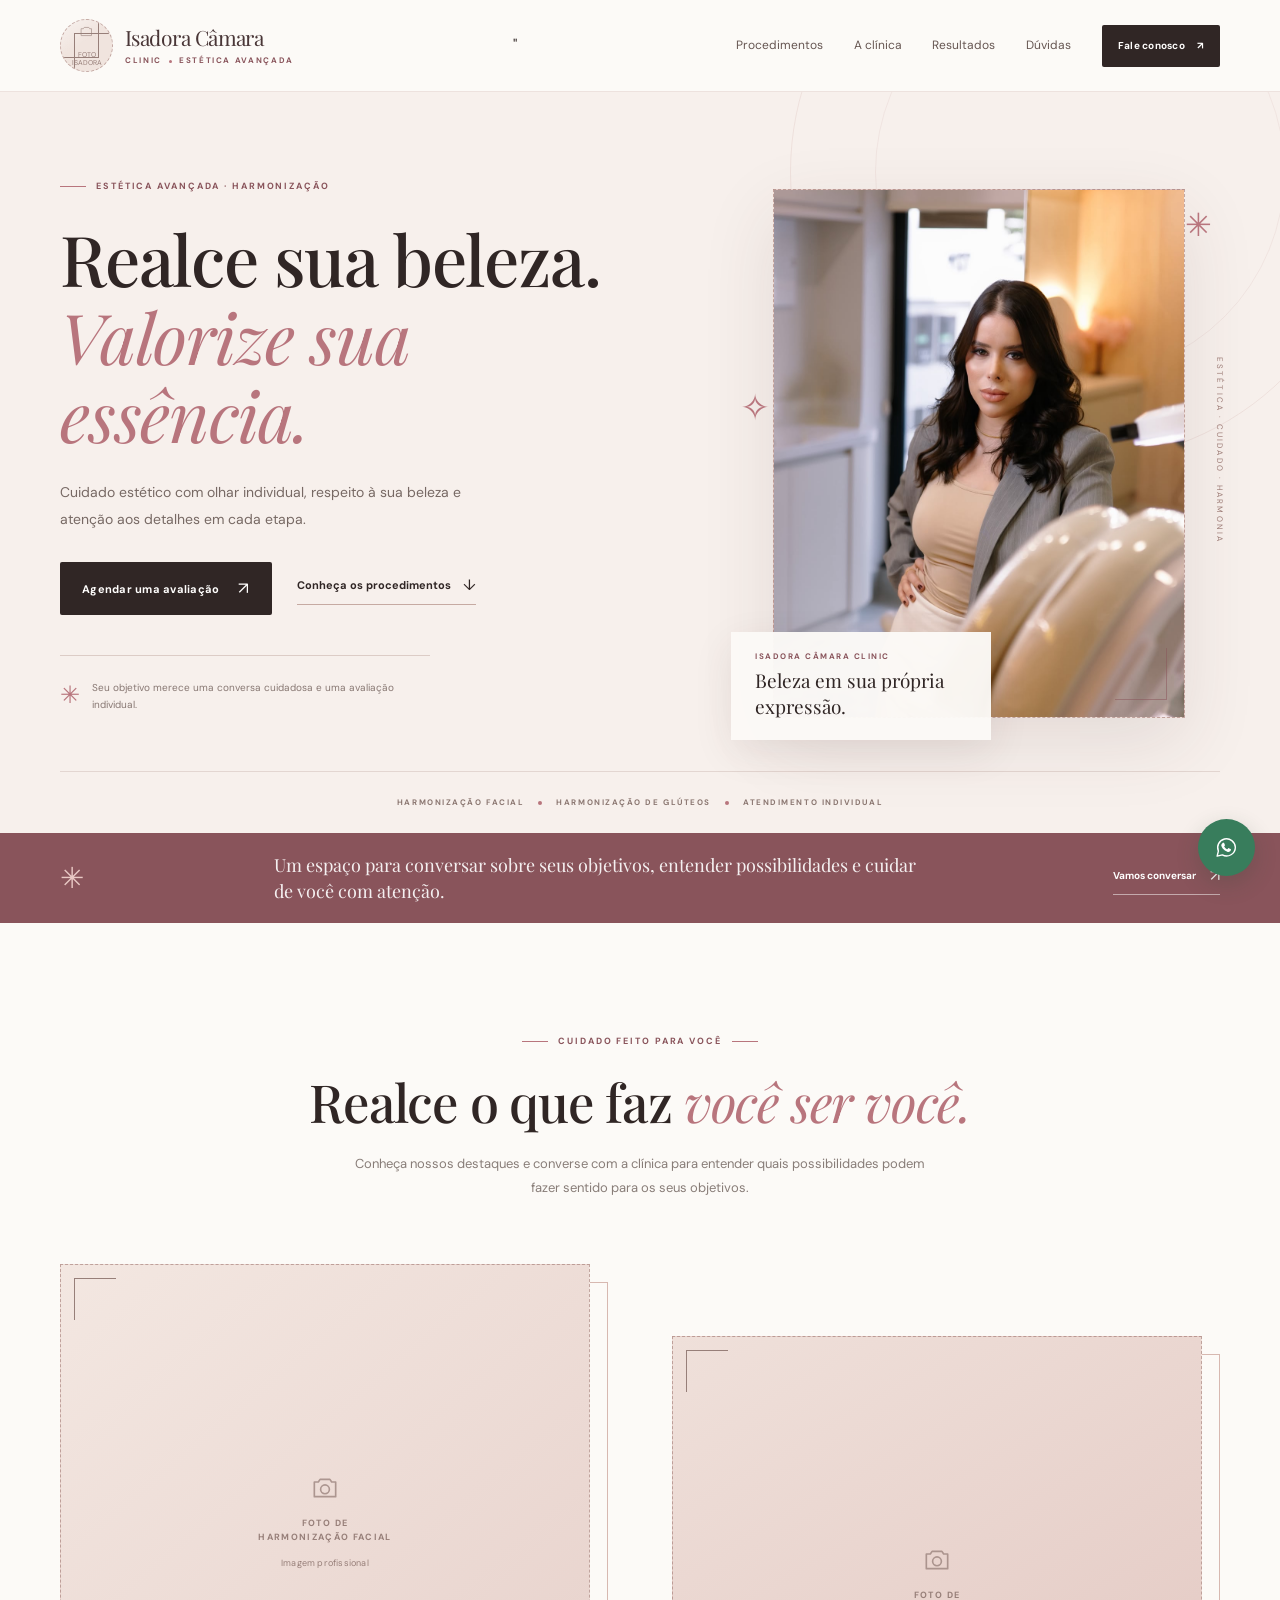
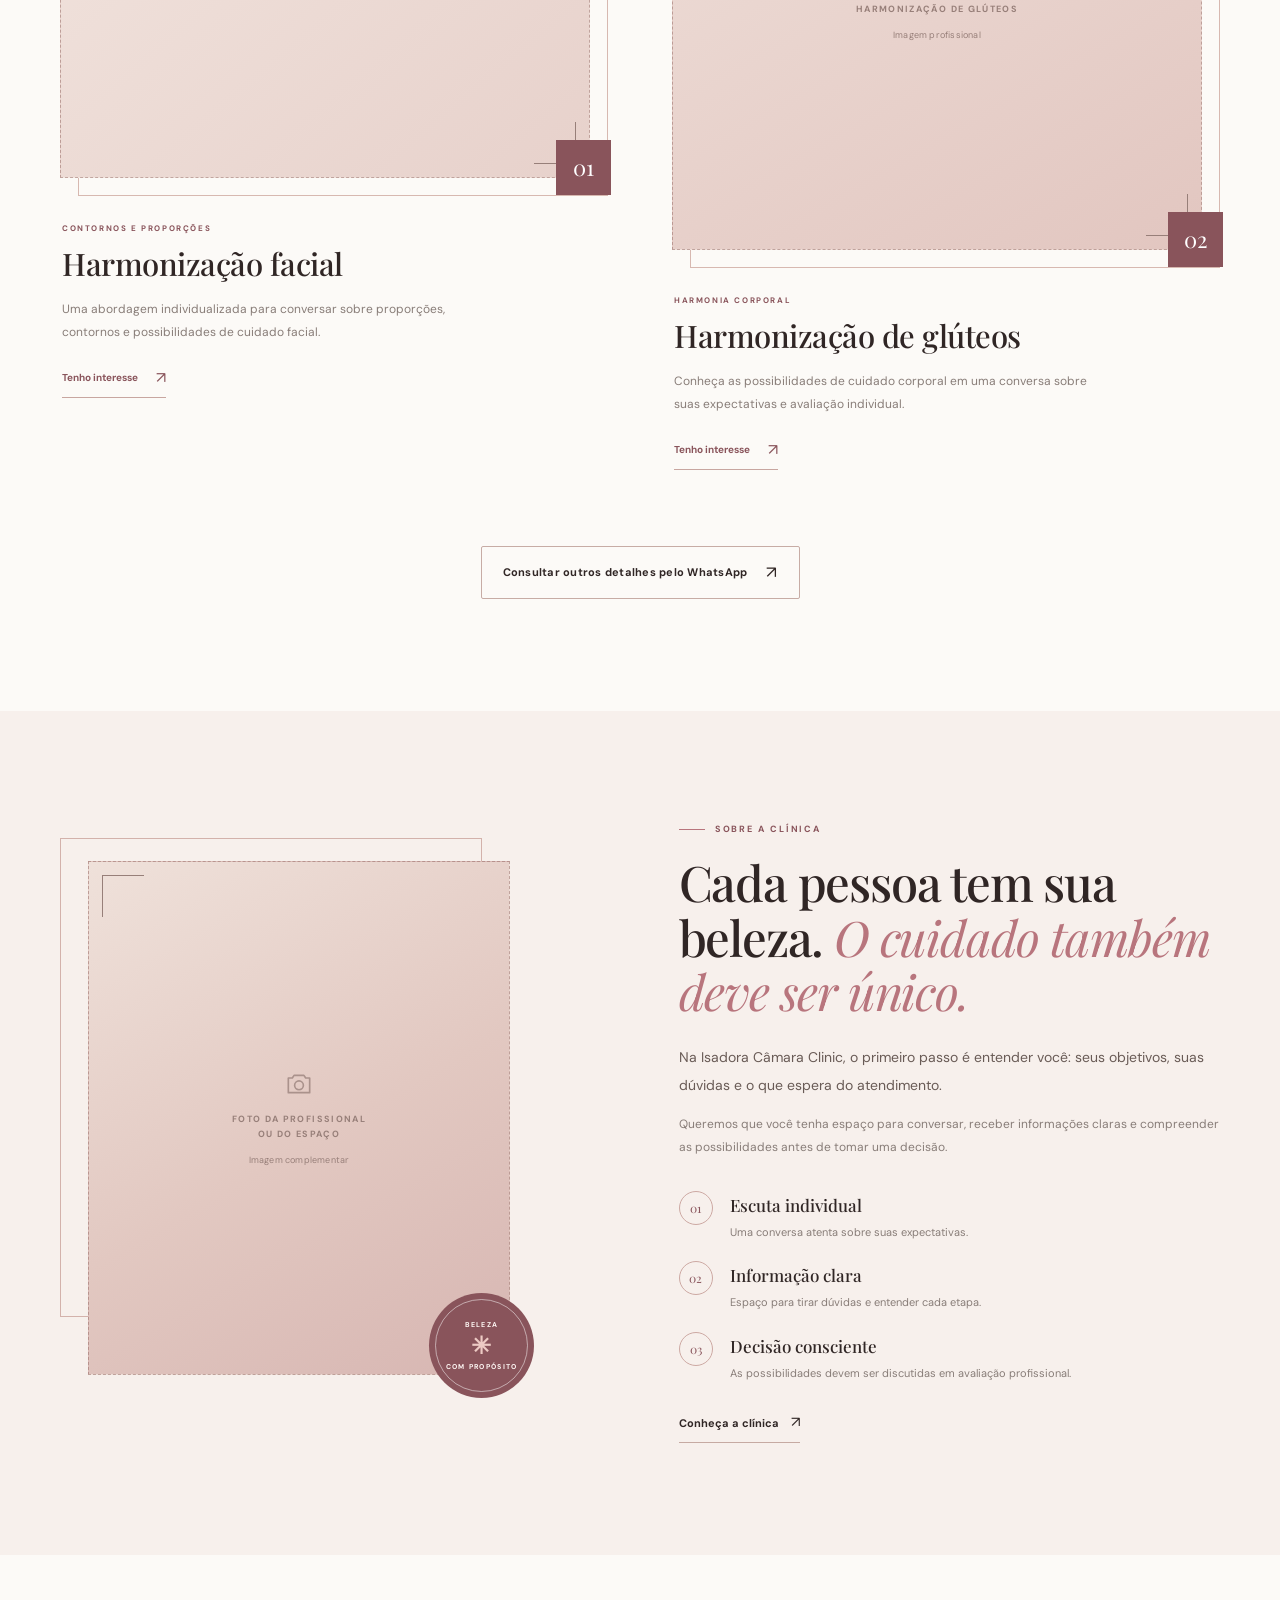
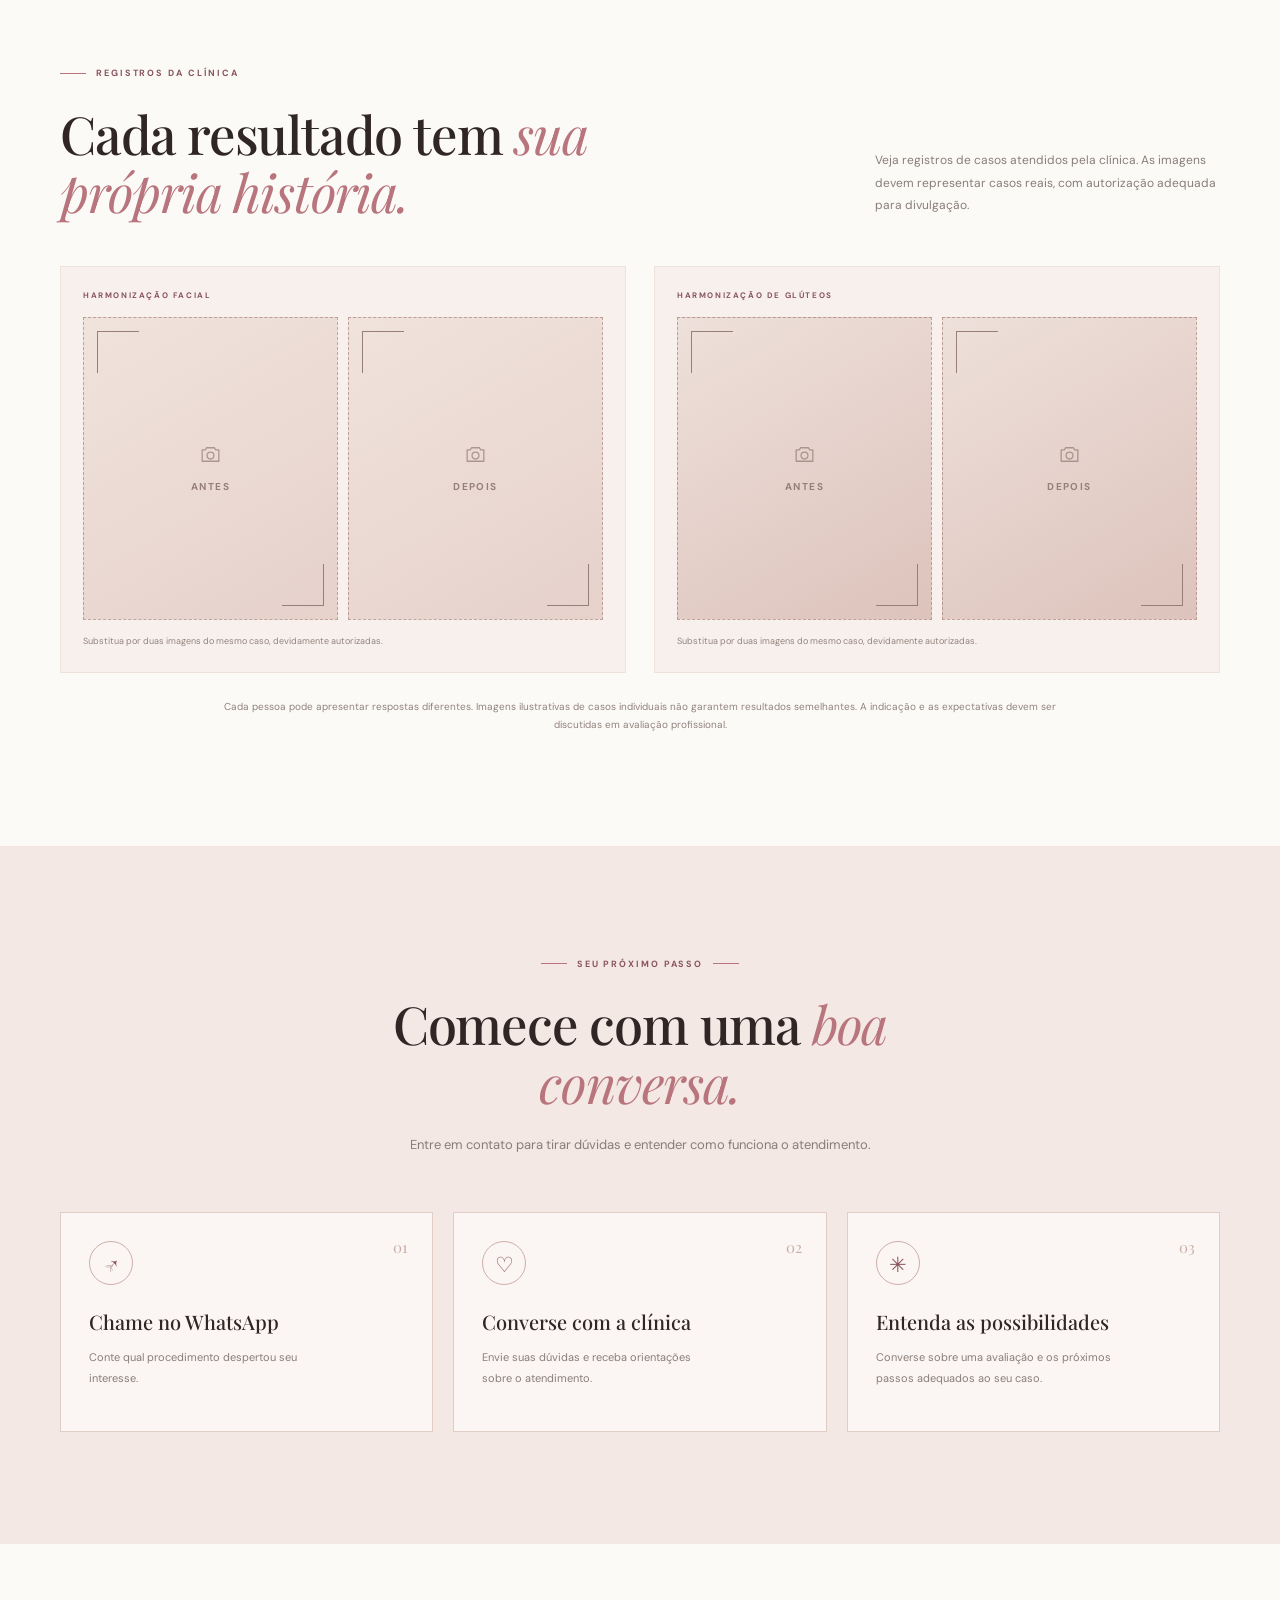
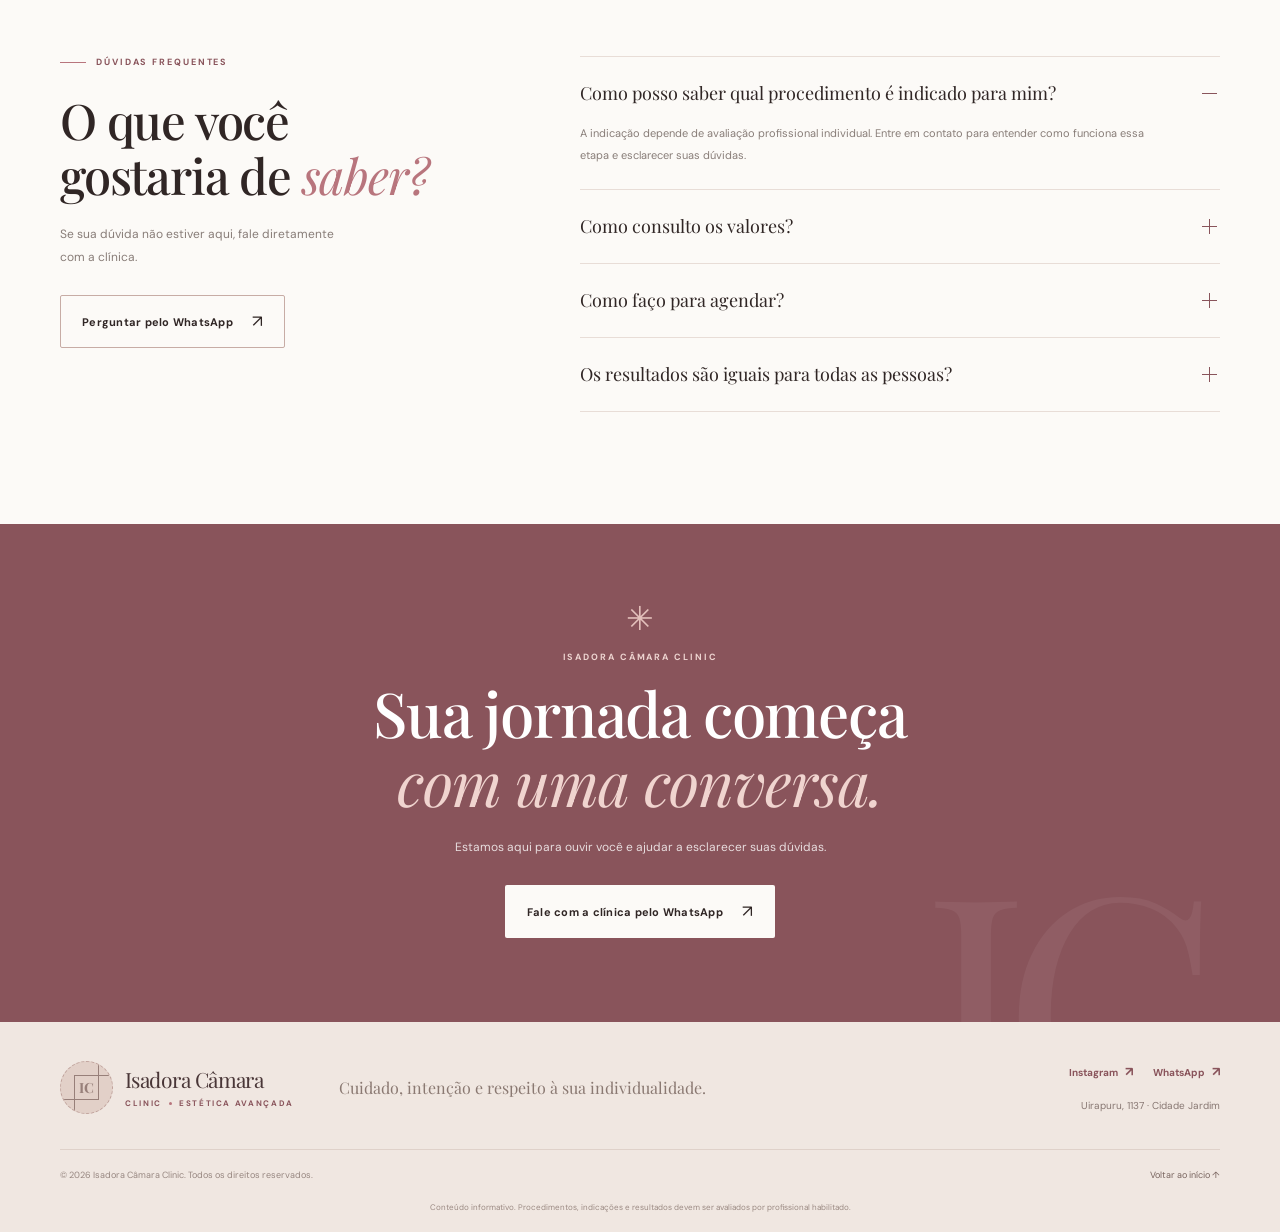
==== commit eef1fba3: "add" ====
--- a/public/pages/index.html
+++ b/public/pages/index.html
@@ -36,7 +36,6 @@
             <span class="placeholder-icon" aria-hidden="true">
               <svg viewBox="0 0 24 24">
                 <path d="M4 7.5h3l1.3-2h7.4l1.3 2h3v11H4z" />
-                <circle cx="12" cy="13" r="3.3" />
               </svg>
             </span>
             <span>FOTO<br />ISADORA</span>
@@ -46,7 +45,7 @@
             <span class="brand-subtitle">CLINIC <i></i> ESTÉTICA AVANÇADA</span>
           </span>
         </a>
-
+''
         <button
           class="menu-toggle"
           type="button"
@@ -118,31 +117,28 @@
 
           <div class="hero-visual">
             <!-- IMAGEM 2: substitua este bloco pela foto profissional da Isadora. Mantenha a proporção vertical. -->
-            <div class="image-placeholder hero-photo">
-              <span
-                class="photo-corner photo-corner-tl"
-                aria-hidden="true"
-              ></span>
-              <span
-                class="photo-corner photo-corner-br"
-                aria-hidden="true"
-              ></span>
-              <span
-                class="placeholder-icon placeholder-icon-large"
-                aria-hidden="true"
-              >
-                <svg viewBox="0 0 24 24">
-                  <path d="M4 7.5h3l1.3-2h7.4l1.3 2h3v11H4z" />
-                  <circle cx="12" cy="13" r="3.3" />
-                </svg>
-              </span>
-              <span class="placeholder-label"
-                >INSIRA A FOTO<br />PRINCIPAL DA PROFISSIONAL</span
-              >
-              <span class="placeholder-hint"
-                >Imagem vertical · alta qualidade</span
-              >
-            </div>
+            <div class="image-placeholder hero-photo hero-photo-with-image">
+
+            <!-- Fotografia principal da Isadora -->
+            <img
+              class="hero-photo-image"
+              src="../assets/isadora02.jpeg"
+              alt="Isadora Câmara na clínica de estética"
+              fetchpriority="high"
+            >
+
+            <!-- Detalhes decorativos -->
+            <span
+              class="photo-corner photo-corner-tl"
+              aria-hidden="true"
+            ></span>
+
+            <span
+              class="photo-corner photo-corner-br"
+              aria-hidden="true"
+            ></span>
+
+          </div>
             <div class="hero-image-caption">
               <span class="caption-kicker">ISADORA CÂMARA CLINIC</span>
               <span class="caption-title"
@@ -673,4 +669,4 @@
 
     <script src="../js/script.js"></script>
   </body>
-</html>
+</html>
--- a/public/css/style.css
+++ b/public/css/style.css
@@ -1159,6 +1159,31 @@
 :focus-visible {
   outline: 2px solid var(--rose-deep);
   outline-offset: 4px;
+}
+
+/* Imagem principal da Isadora */
+.hero-photo-with-image {
+  position: relative;
+  overflow: hidden;
+}
+
+/* A imagem ocupa todo o espaço disponível */
+.hero-photo-image {
+  position: absolute;
+  inset: 0;
+
+  display: block;
+  width: 100%;
+  height: 100%;
+
+  object-fit: cover;
+  object-position: center 30%;
+}
+
+/* Mantém os detalhes decorativos sobre a fotografia */
+.hero-photo-with-image .photo-corner {
+  z-index: 1;
+  pointer-events: none;
 }
 
 @media (max-width: 1000px) {
@@ -1617,4 +1642,4 @@
     animation-duration: 0.01ms !important;
     animation-iteration-count: 1 !important;
   }
-}
+}
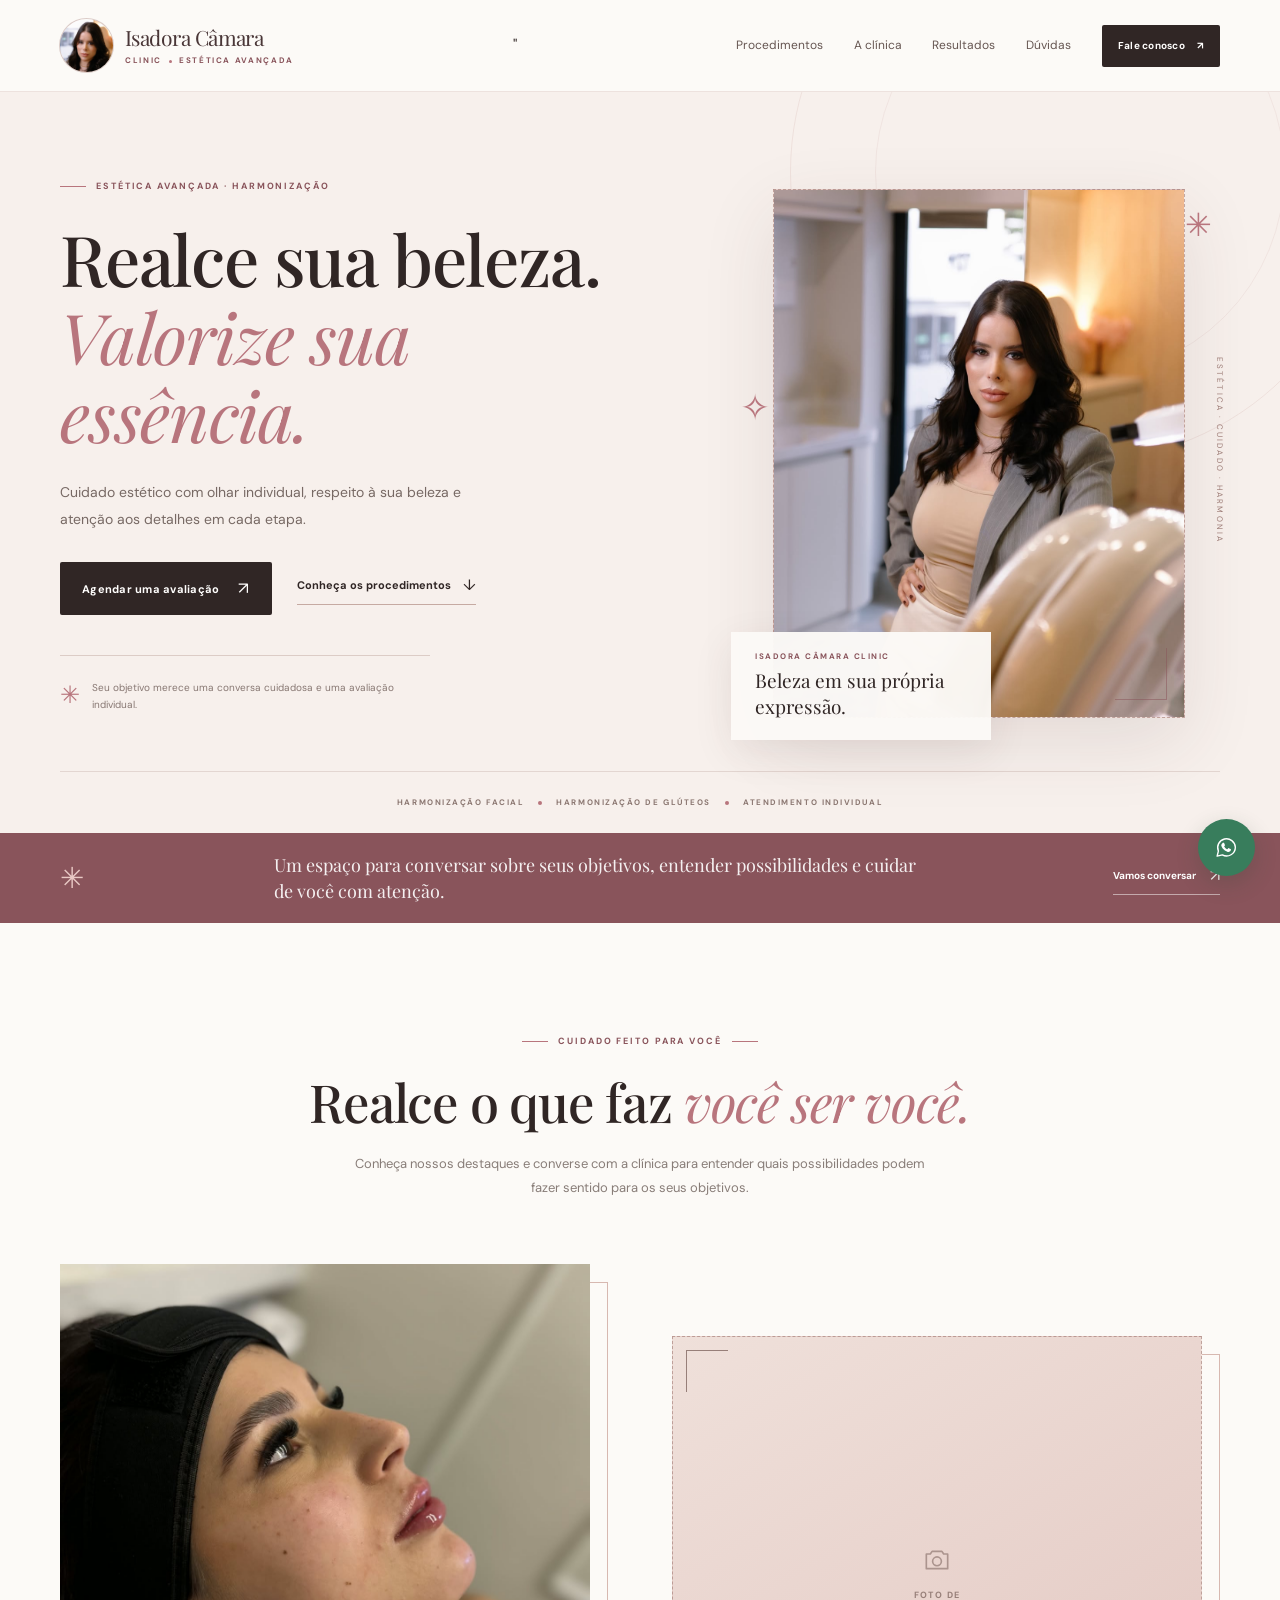
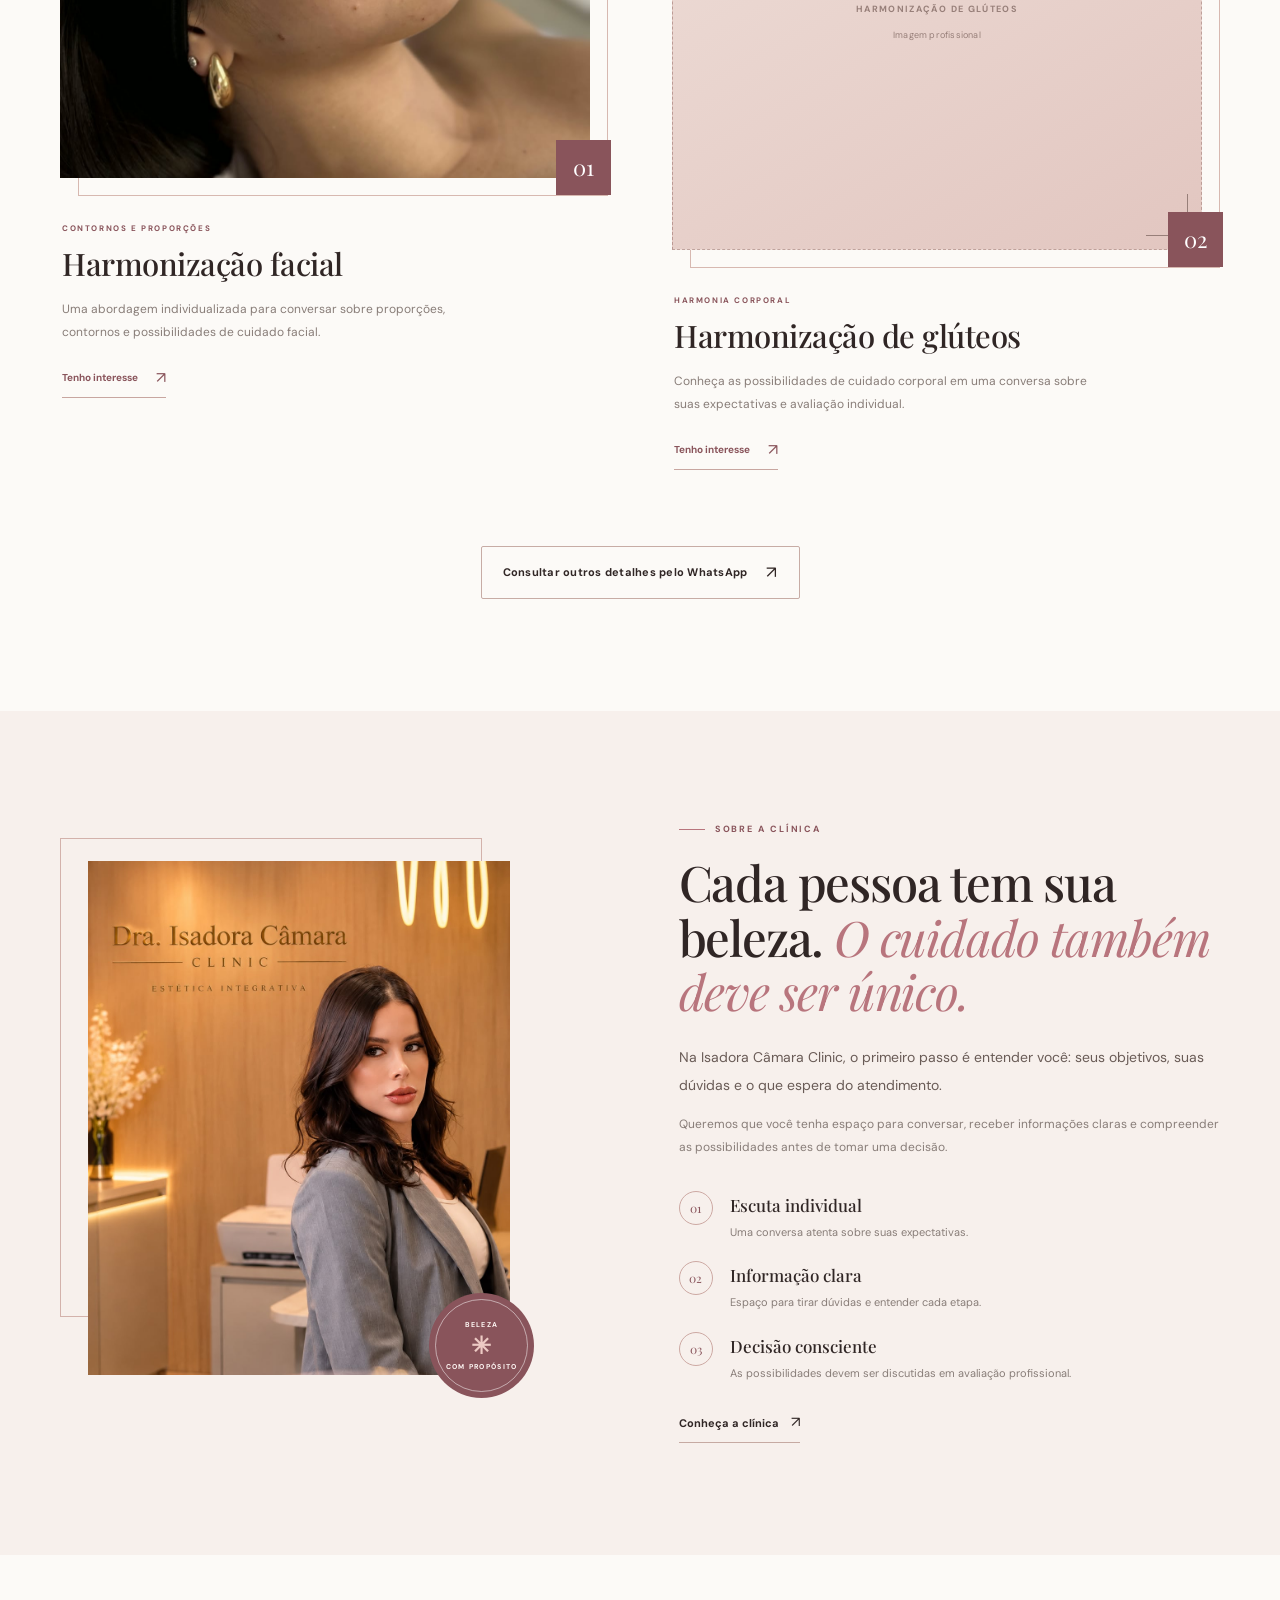
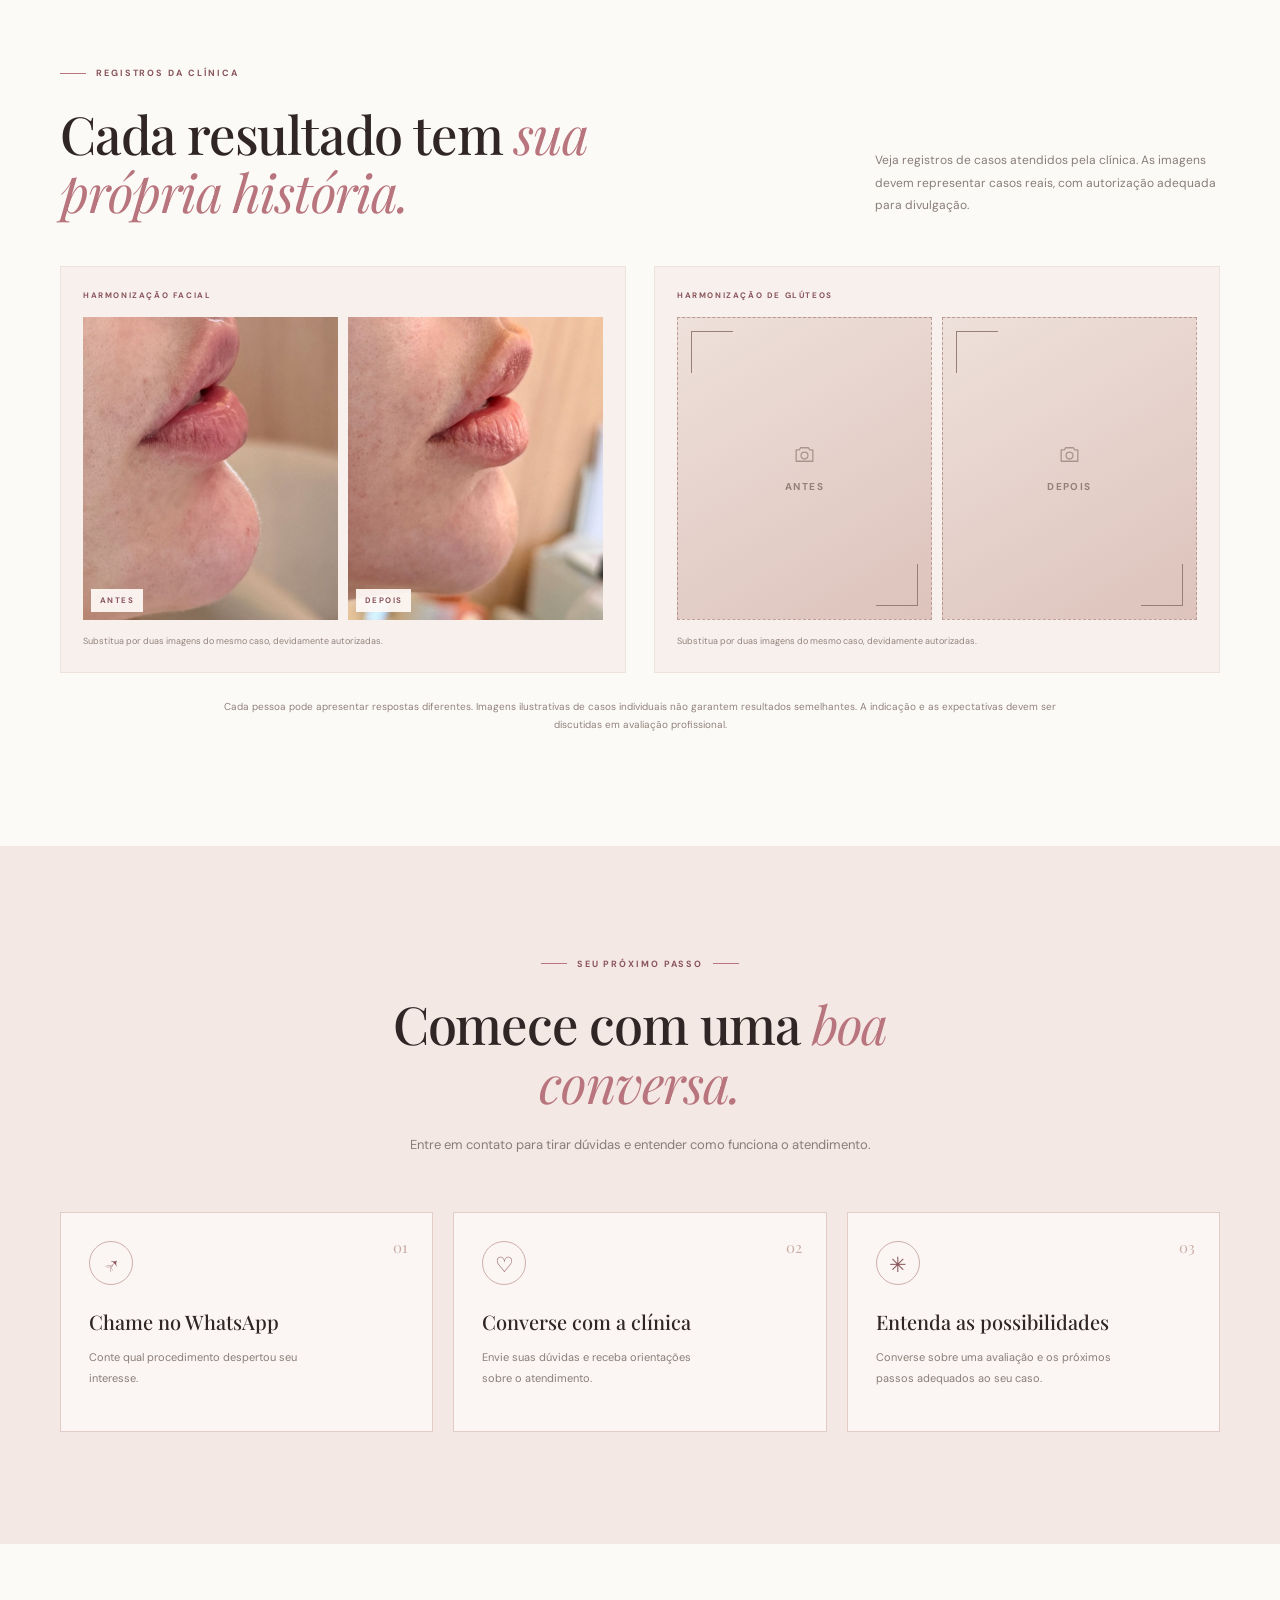
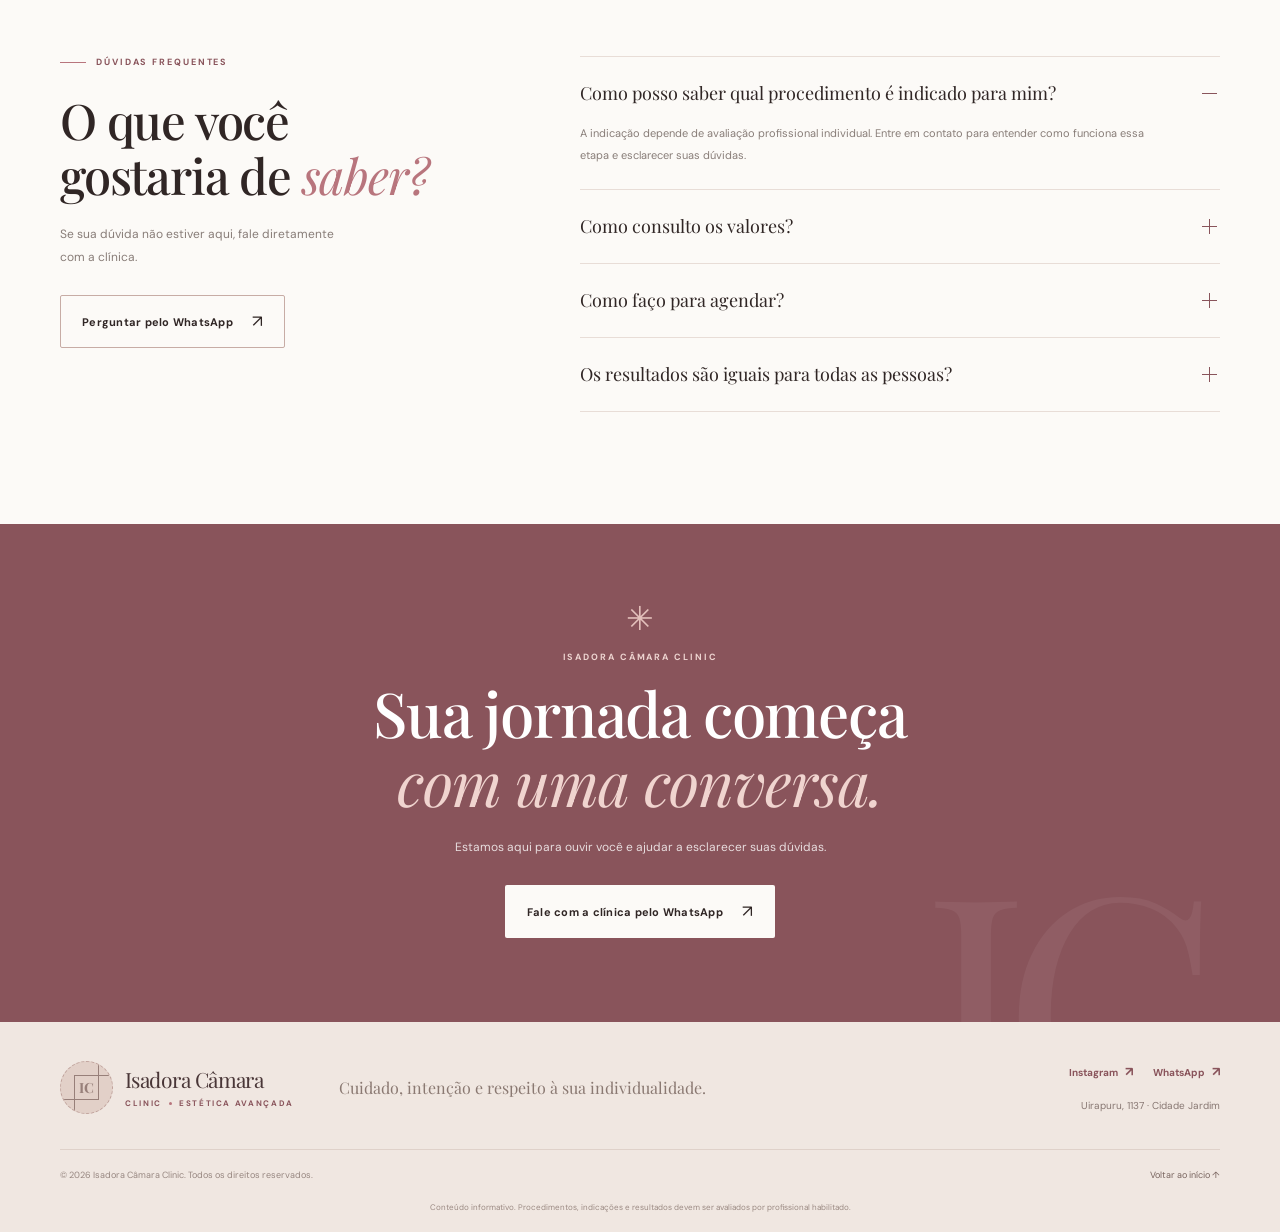
==== commit d75a1b24: "add" ====
--- a/public/pages/index.html
+++ b/public/pages/index.html
@@ -29,16 +29,14 @@
           aria-label="Isadora Câmara Clinic — início"
         >
           <!-- IMAGEM 1: substitua este círculo pela foto de rosto que será usada como marca. -->
-          <span
-            class="image-placeholder brand-photo"
-            aria-label="Espaço reservado para a foto da Isadora"
-          >
-            <span class="placeholder-icon" aria-hidden="true">
-              <svg viewBox="0 0 24 24">
-                <path d="M4 7.5h3l1.3-2h7.4l1.3 2h3v11H4z" />
-              </svg>
-            </span>
-            <span>FOTO<br />ISADORA</span>
+          <span class="image-placeholder brand-photo has-photo">
+            <img
+              class="photo-fill brand-photo-image"
+              src="../assets/isadora02.jpeg"
+              alt="Isadora Câmara"
+              width="1066"
+              height="1600"
+            >
           </span>
           <span class="brand-text">
             <span class="brand-name">Isadora Câmara</span>
@@ -206,19 +204,15 @@
               <div class="procedure-image-wrap">
                 <!-- IMAGEM 3: insira uma foto relacionada à harmonização facial. -->
                 <div
-                  class="image-placeholder procedure-photo procedure-photo-face"
+                  class="image-placeholder procedure-photo procedure-photo-face has-photo"
                 >
-                  <span
-                    class="placeholder-icon placeholder-icon-large"
-                    aria-hidden="true"
-                    ><svg viewBox="0 0 24 24">
-                      <path d="M4 7.5h3l1.3-2h7.4l1.3 2h3v11H4z" />
-                      <circle cx="12" cy="13" r="3.3" /></svg
-                  ></span>
-                  <span class="placeholder-label"
-                    >FOTO DE<br />HARMONIZAÇÃO FACIAL</span
+                  <img
+                    class="photo-fill"
+                    src="../assets/boca02.jpeg"
+                    alt="Paciente durante atendimento de harmonização facial"
+                    loading="lazy"
+                    decoding="async"
                   >
-                  <span class="placeholder-hint">Imagem profissional</span>
                 </div>
                 <span class="procedure-number">01</span>
               </div>
@@ -302,18 +296,14 @@
           <div class="about-visual">
             <div class="about-frame"></div>
             <!-- IMAGEM 5: insira uma segunda foto da Isadora, do espaço ou do atendimento. -->
-            <div class="image-placeholder about-photo">
-              <span
-                class="placeholder-icon placeholder-icon-large"
-                aria-hidden="true"
-                ><svg viewBox="0 0 24 24">
-                  <path d="M4 7.5h3l1.3-2h7.4l1.3 2h3v11H4z" />
-                  <circle cx="12" cy="13" r="3.3" /></svg
-              ></span>
-              <span class="placeholder-label"
-                >FOTO DA PROFISSIONAL<br />OU DO ESPAÇO</span
+            <div class="image-placeholder about-photo has-photo">
+              <img
+                class="photo-fill about-photo-image"
+                src="../assets/isadora01.jpeg"
+                alt="Isadora Câmara na recepção da clínica"
+                loading="lazy"
+                decoding="async"
               >
-              <span class="placeholder-hint">Imagem complementar</span>
             </div>
             <div class="about-seal" aria-label="Cuidado individual">
               <span>BELEZA</span
@@ -400,20 +390,26 @@
               <p class="ba-category">HARMONIZAÇÃO FACIAL</p>
               <div class="ba-images">
                 <!-- IMAGEM 6: foto ANTES de um caso autorizado de harmonização facial. -->
-                <div class="image-placeholder ba-photo">
-                  <span class="placeholder-icon" aria-hidden="true"
-                    ><svg viewBox="0 0 24 24">
-                      <path d="M4 7.5h3l1.3-2h7.4l1.3 2h3v11H4z" />
-                      <circle cx="12" cy="13" r="3.3" /></svg></span
-                  ><span class="placeholder-label">ANTES</span>
+                <div class="image-placeholder ba-photo has-photo">
+                  <img
+                    class="photo-fill ba-split ba-split-before"
+                    src="../assets/bocaAntesEdepois.jpeg"
+                    alt="Região da boca e do queixo antes do procedimento"
+                    loading="lazy"
+                    decoding="async"
+                  >
+                  <span class="placeholder-label">ANTES</span>
                 </div>
                 <!-- IMAGEM 7: foto DEPOIS do mesmo caso, com enquadramento semelhante. -->
-                <div class="image-placeholder ba-photo">
-                  <span class="placeholder-icon" aria-hidden="true"
-                    ><svg viewBox="0 0 24 24">
-                      <path d="M4 7.5h3l1.3-2h7.4l1.3 2h3v11H4z" />
-                      <circle cx="12" cy="13" r="3.3" /></svg></span
-                  ><span class="placeholder-label">DEPOIS</span>
+                <div class="image-placeholder ba-photo has-photo">
+                  <img
+                    class="photo-fill ba-split ba-split-after"
+                    src="../assets/bocaAntesEdepois.jpeg"
+                    alt="Região da boca e do queixo depois do procedimento"
+                    loading="lazy"
+                    decoding="async"
+                  >
+                  <span class="placeholder-label">DEPOIS</span>
                 </div>
               </div>
               <p class="ba-caption">
--- a/public/css/style.css
+++ b/public/css/style.css
@@ -1184,6 +1184,66 @@
 .hero-photo-with-image .photo-corner {
   z-index: 1;
   pointer-events: none;
+}
+
+/* Fotos reais (logo, procedimento facial, sobre e antes/depois) */
+.image-placeholder.has-photo {
+  display: block;
+  border: 0;
+  background: #ecddd6;
+}
+.image-placeholder.has-photo::before,
+.image-placeholder.has-photo::after {
+  display: none;
+}
+.photo-fill {
+  position: absolute;
+  inset: 0;
+  display: block;
+  width: 100%;
+  height: 100%;
+  object-fit: cover;
+  object-position: center;
+}
+
+/* Logo: recorte aproximado no rosto, dentro do círculo */
+.brand-photo.has-photo {
+  box-shadow: 0 0 0 1px rgba(157, 117, 111, 0.35);
+}
+.photo-fill.brand-photo-image {
+  inset: auto;
+  width: 220%;
+  max-width: none;
+  height: auto;
+  left: -71%;
+  top: -56%;
+}
+
+/* Sobre: mantém rosto e letreiro da clínica visíveis */
+.photo-fill.about-photo-image {
+  object-position: center 25%;
+}
+
+/* Antes e depois: a imagem única é dividida, metade em cada quadro */
+.photo-fill.ba-split {
+  inset: 0 auto 0 0;
+  width: 200%;
+  max-width: none;
+  object-position: center 30%;
+}
+.photo-fill.ba-split-after {
+  left: -100%;
+}
+.ba-photo.has-photo .placeholder-label {
+  position: absolute;
+  left: 8px;
+  bottom: 8px;
+  z-index: 1;
+  padding: 5px 9px;
+  background: rgba(255, 250, 247, 0.92);
+  color: var(--rose-deep);
+  font-size: 8px;
+  letter-spacing: 1.4px;
 }
 
 @media (max-width: 1000px) {
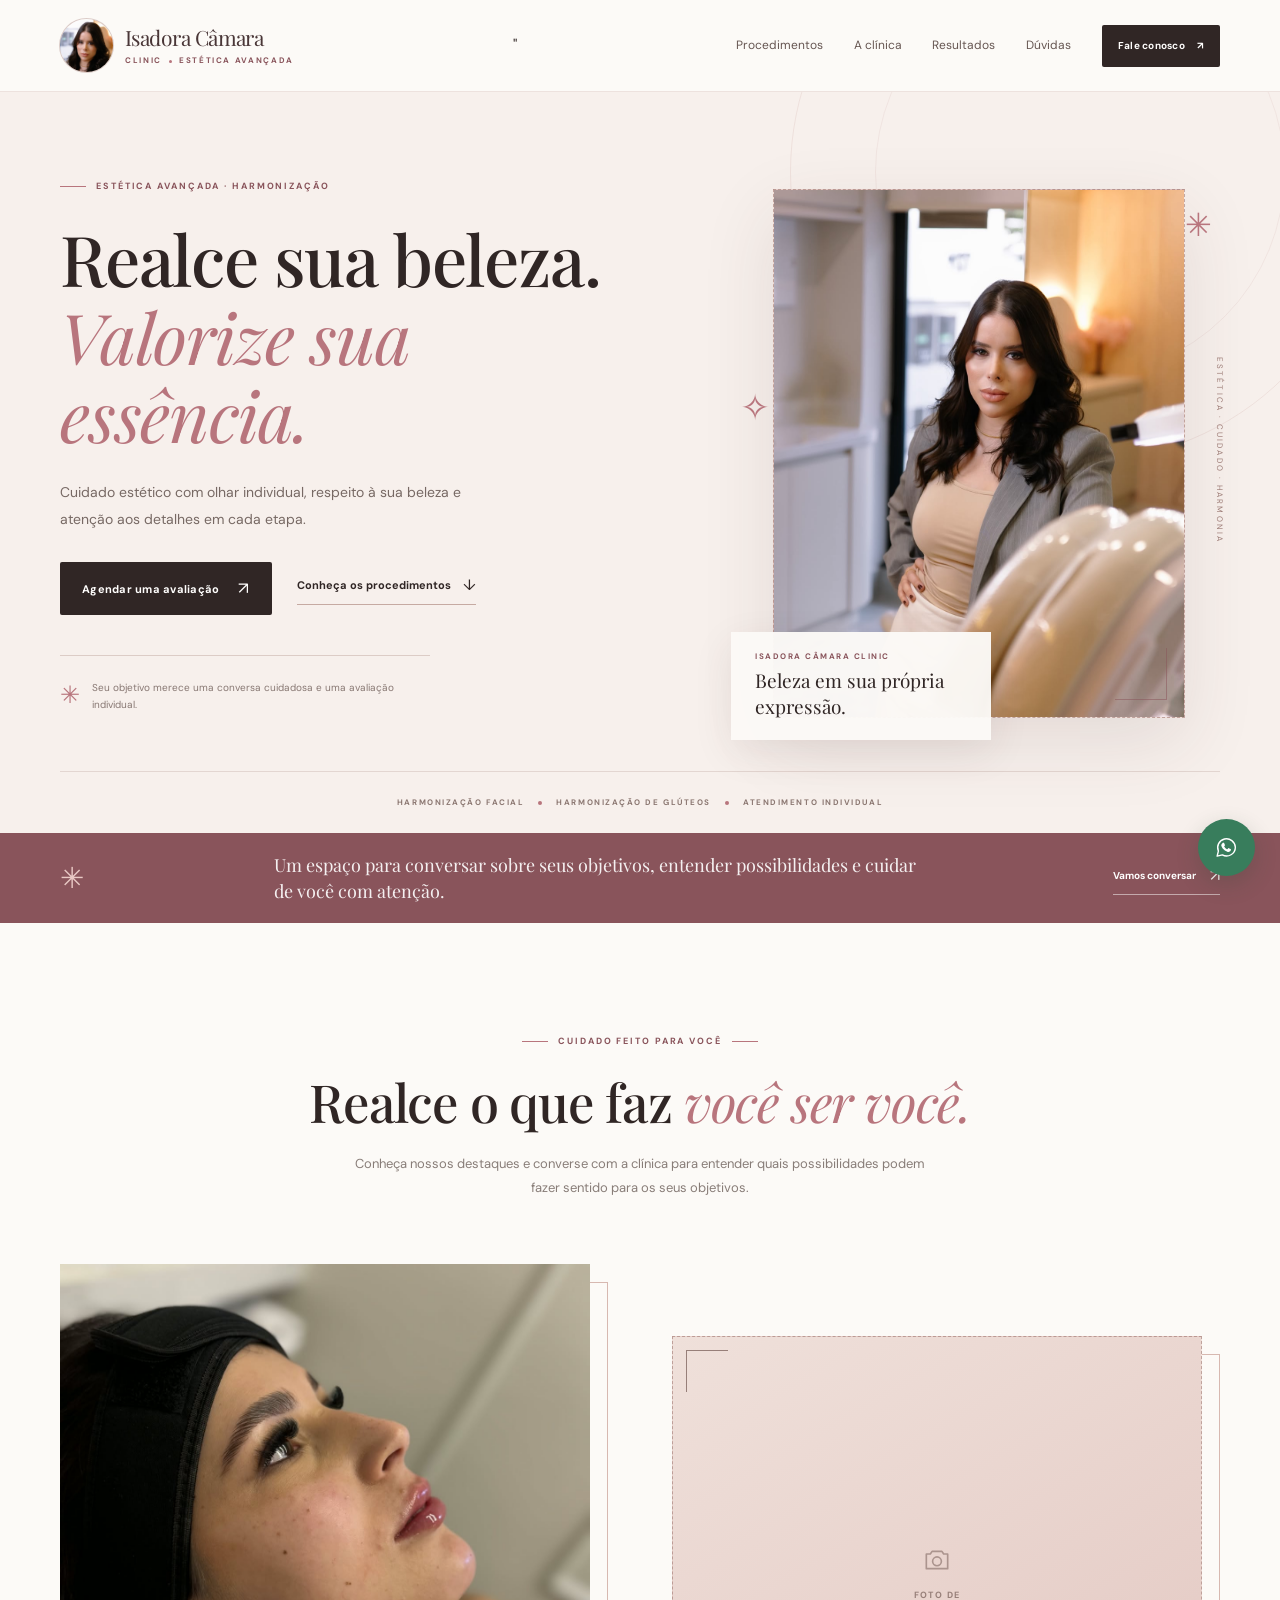
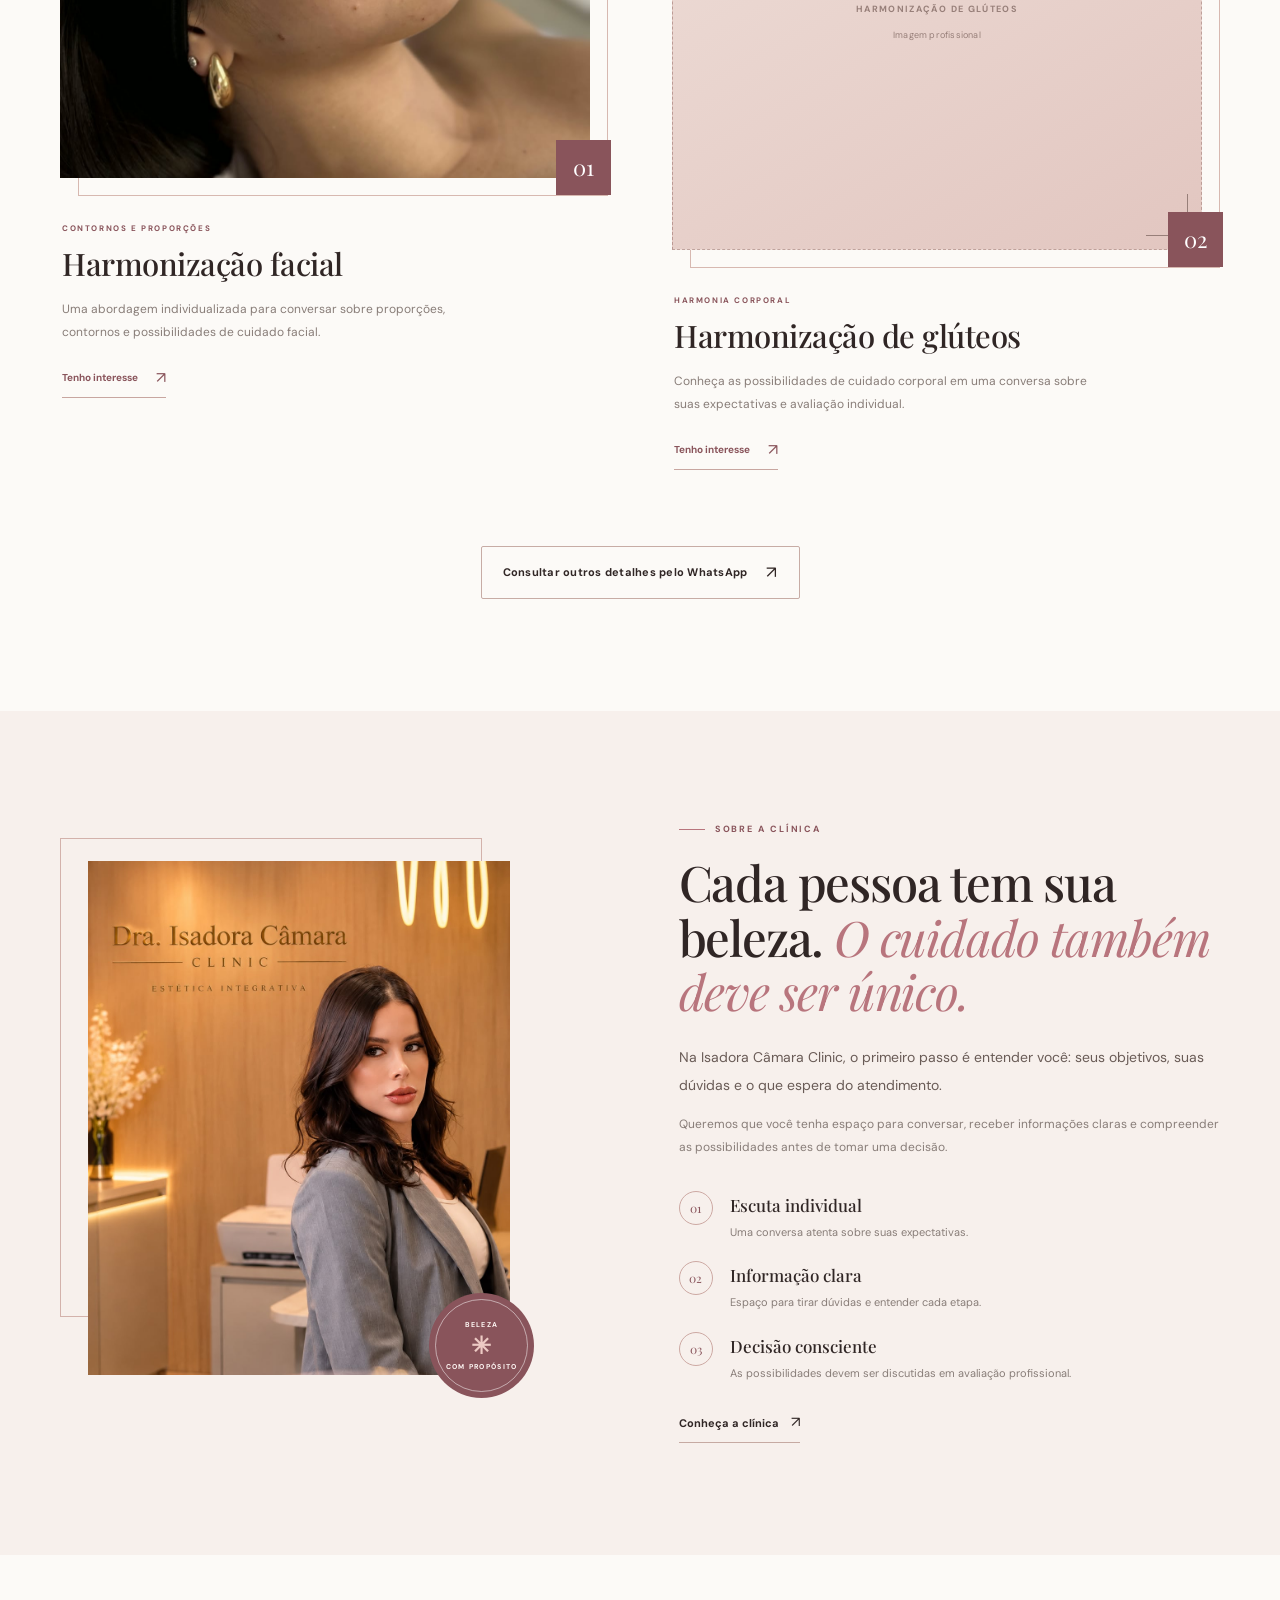
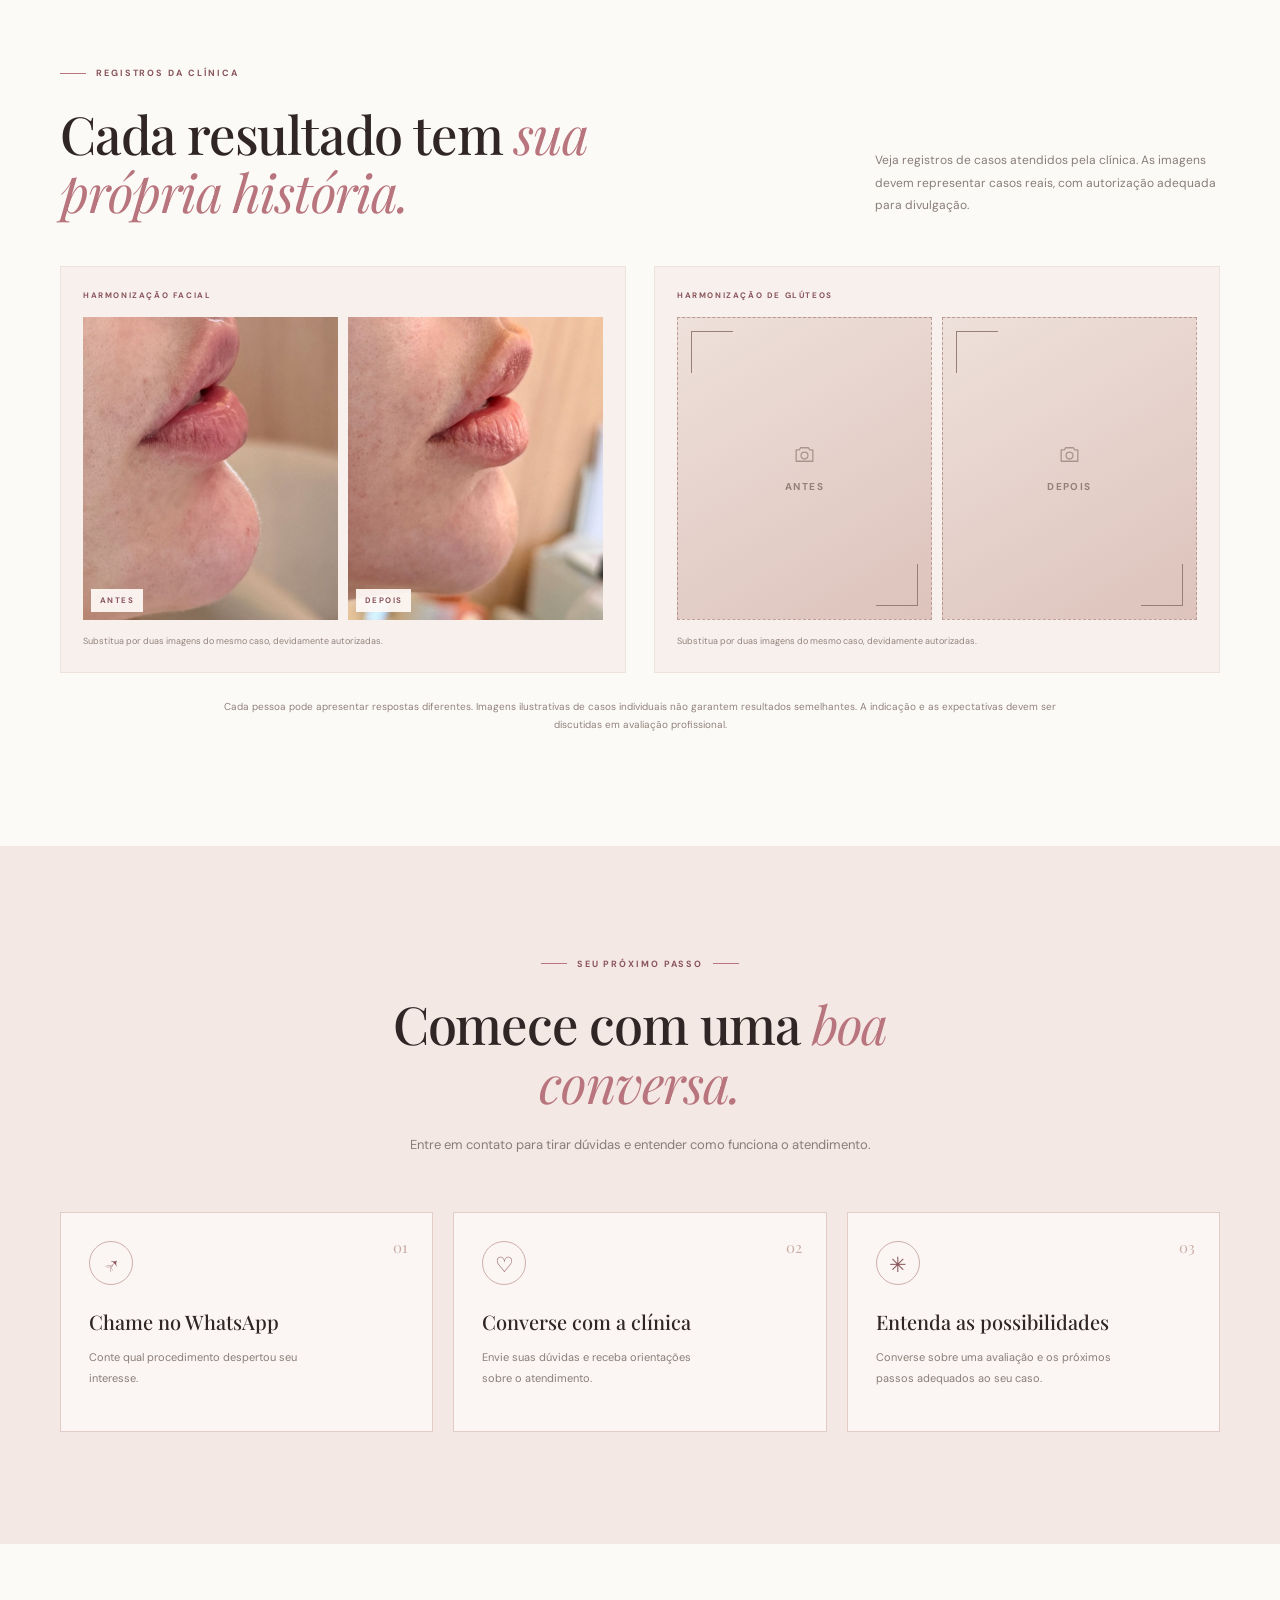
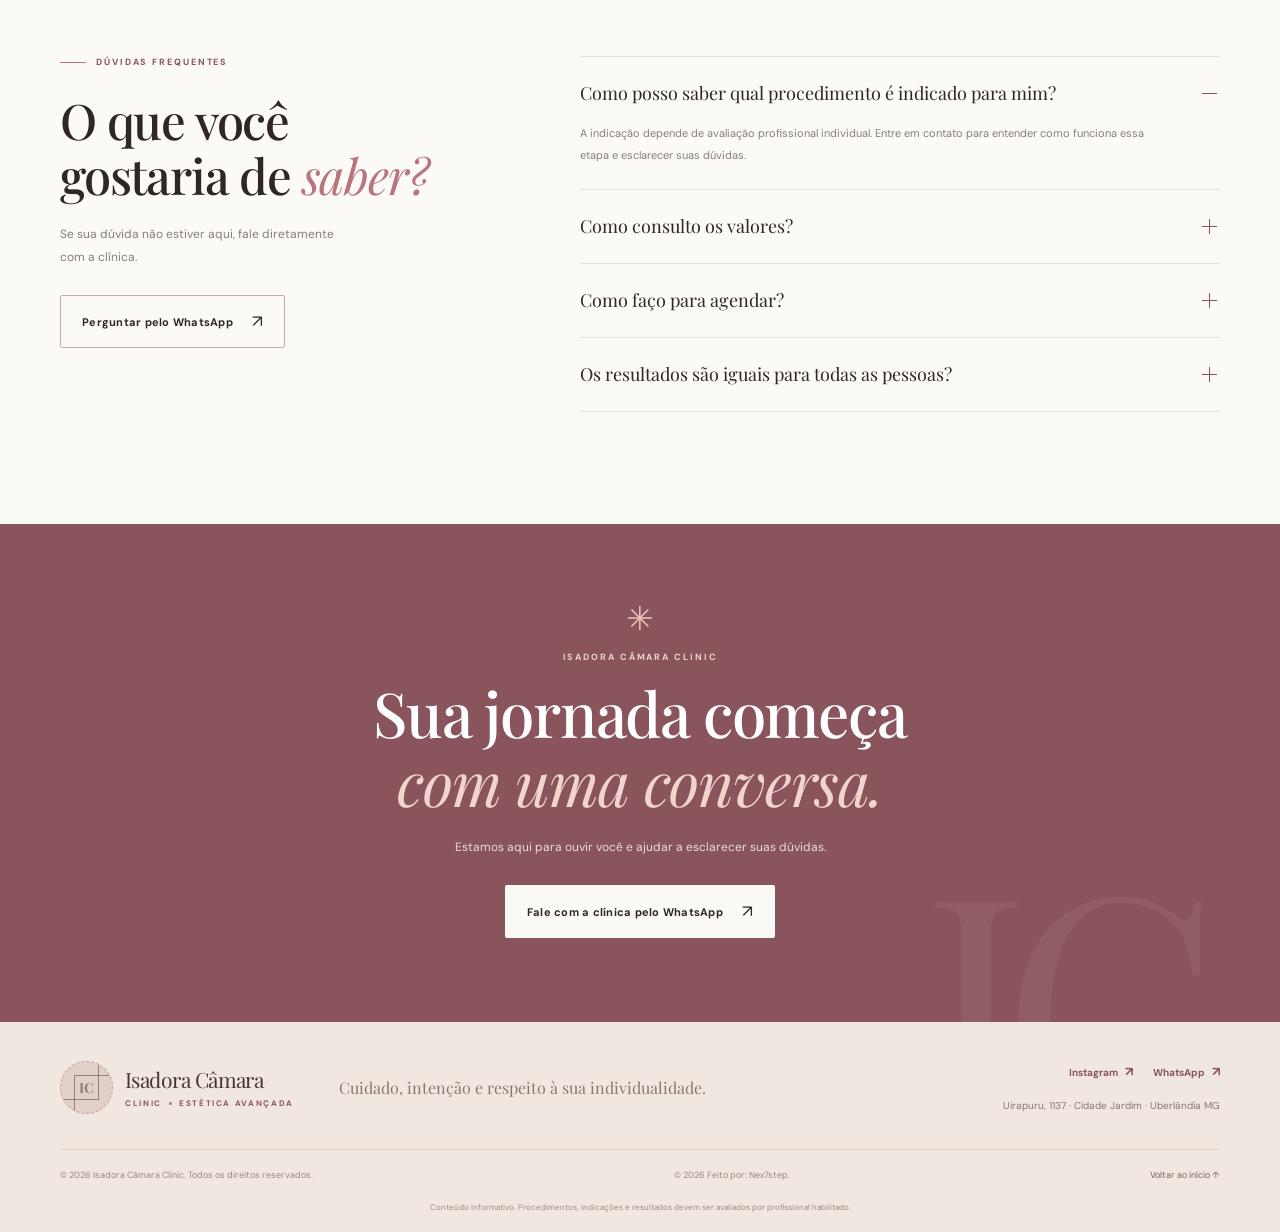
==== commit 8d03d883: "add" ====
--- a/public/pages/index.html
+++ b/public/pages/index.html
@@ -22,7 +22,7 @@
     <a class="skip-link" href="#conteudo">Pular para o conteúdo</a>
 
     <header class="site-header" id="inicio">
-      <div class="container header-inner">
+      <div class="container header-inner" id="inicio">
         <a
           class="brand"
           href="#inicio"
@@ -630,13 +630,16 @@
             rel="noopener noreferrer"
             >WhatsApp <span aria-hidden="true">↗</span></a
           >
-          <p>Uirapuru, 1137 · Cidade Jardim</p>
+          <p>Uirapuru, 1137 · Cidade Jardim · Uberlândia MG</p>
         </div>
       </div>
       <div class="container footer-bottom">
         <span
           >© <span id="current-year">2026</span> Isadora Câmara Clinic. Todos os
           direitos reservados.</span
+        >
+        <span
+          >© <span id="current-year">2026</span> Feito por: Nex7step.</span
         >
         <a href="#inicio">Voltar ao início ↑</a>
       </div>
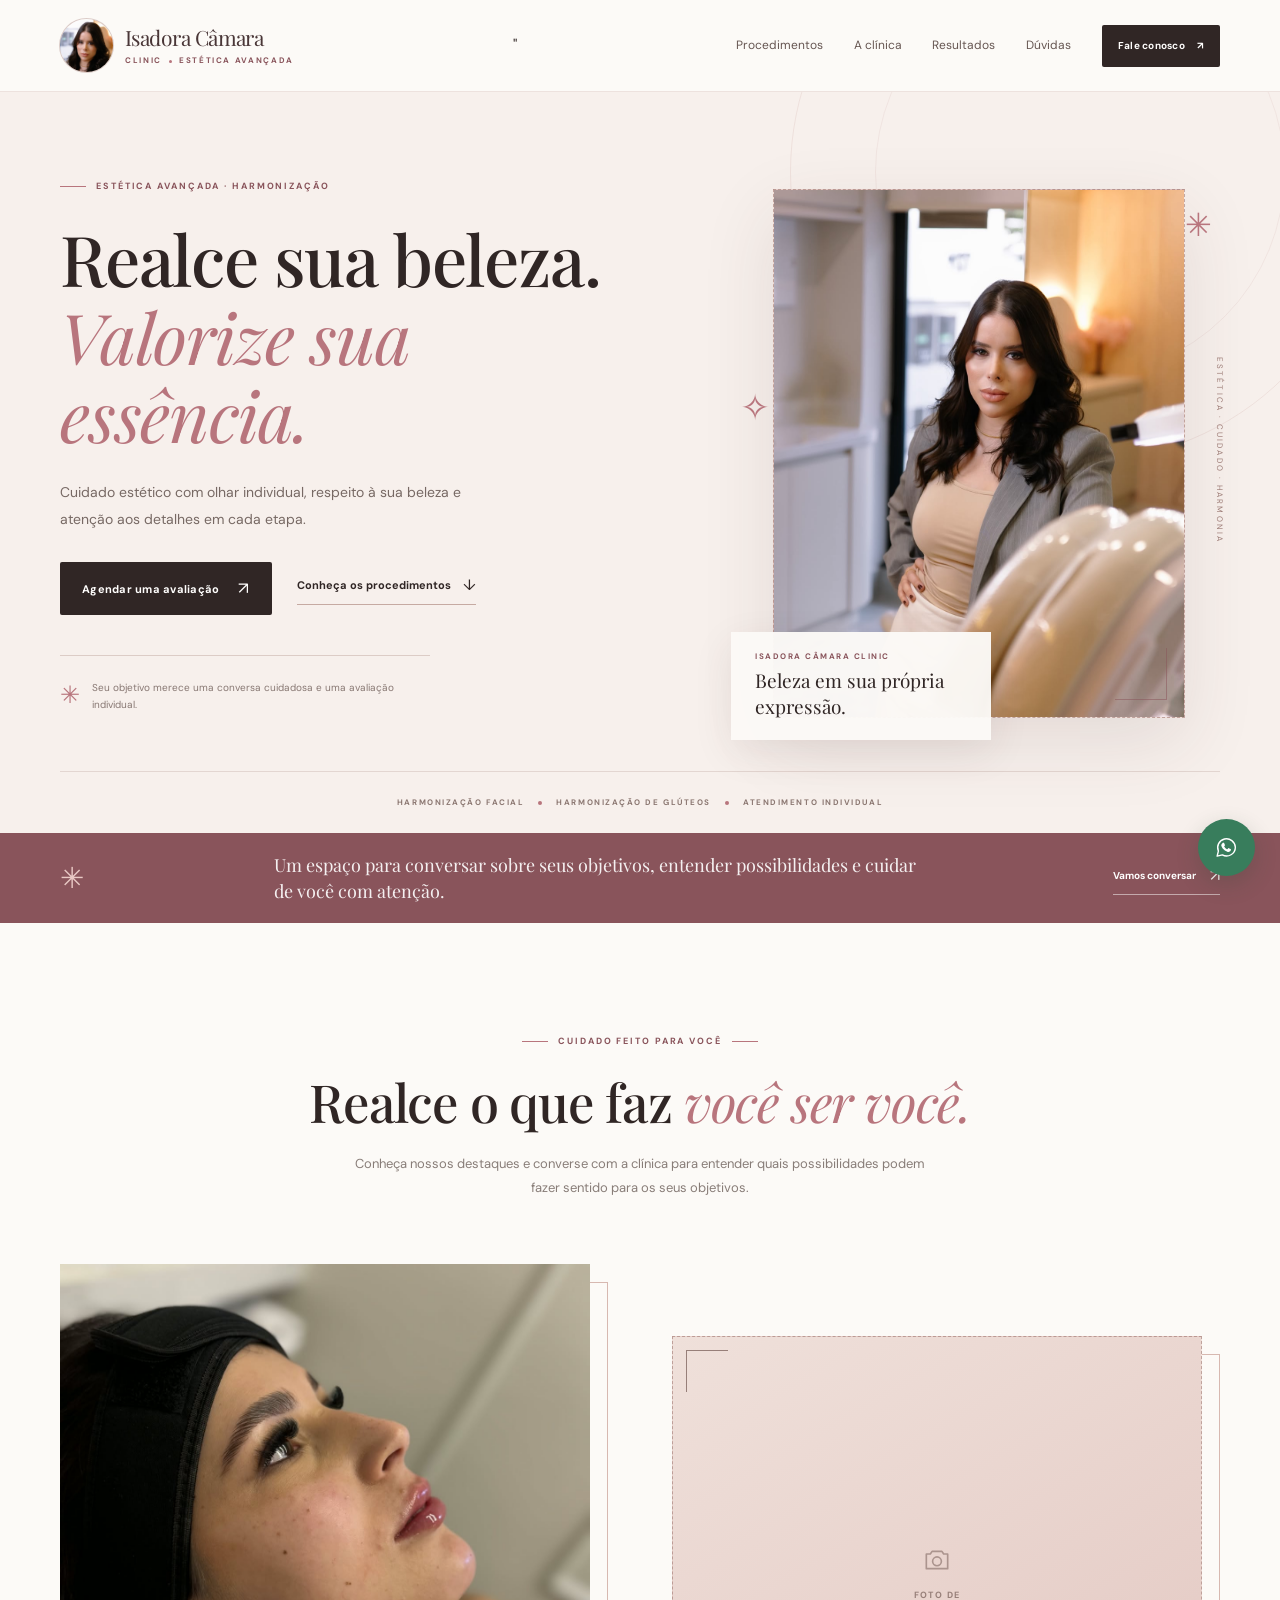
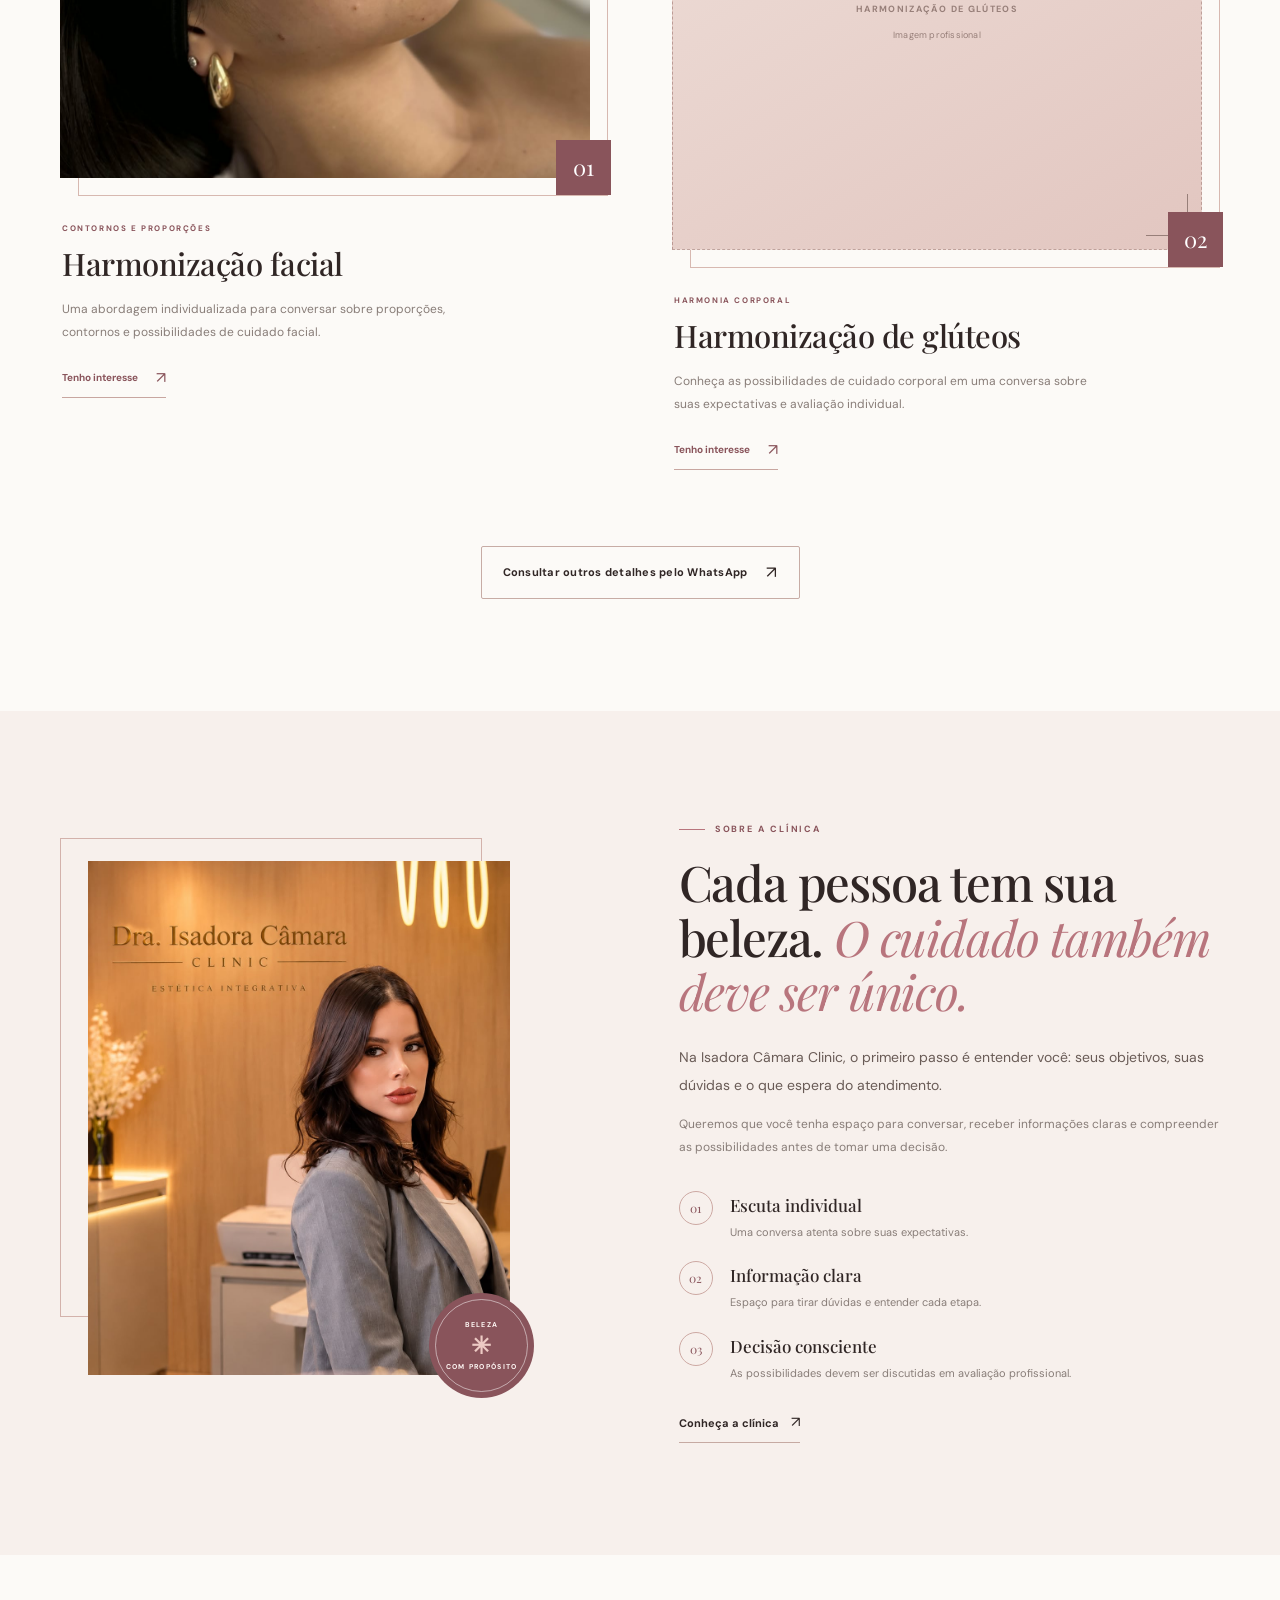
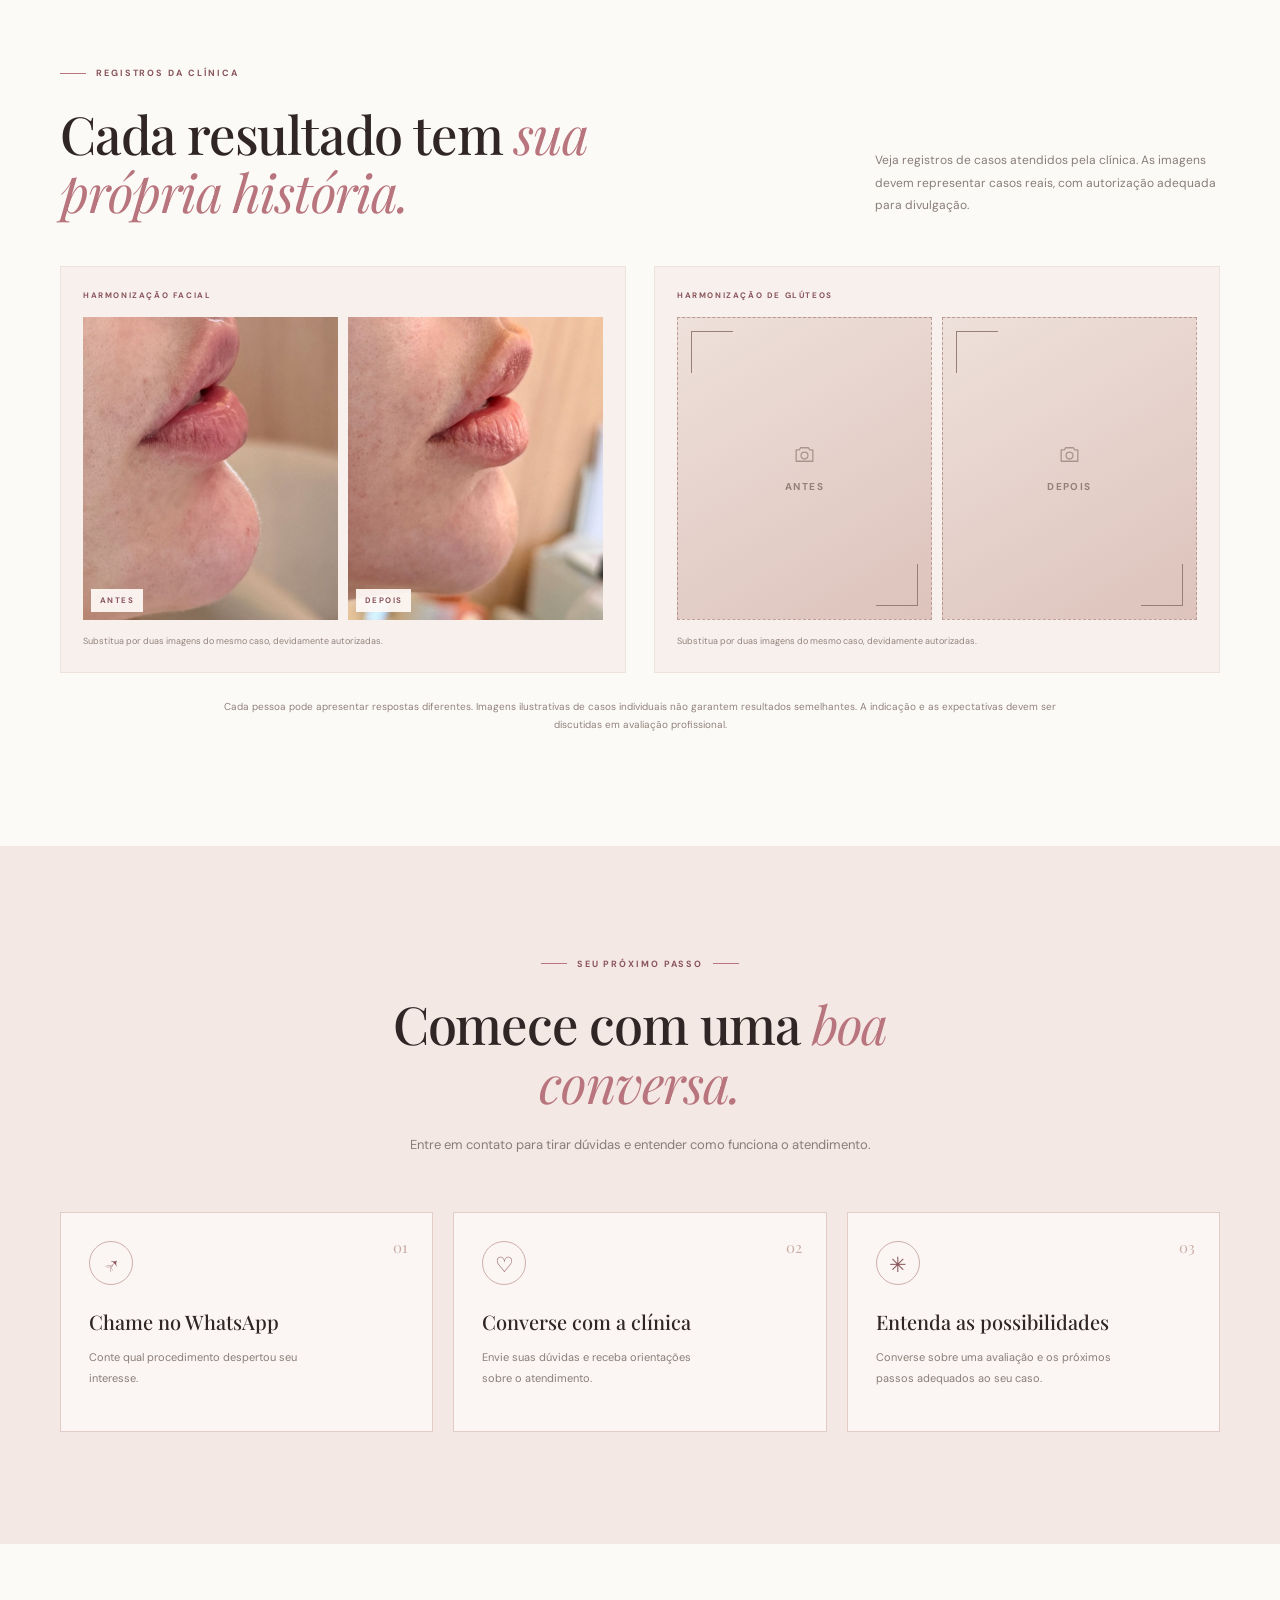
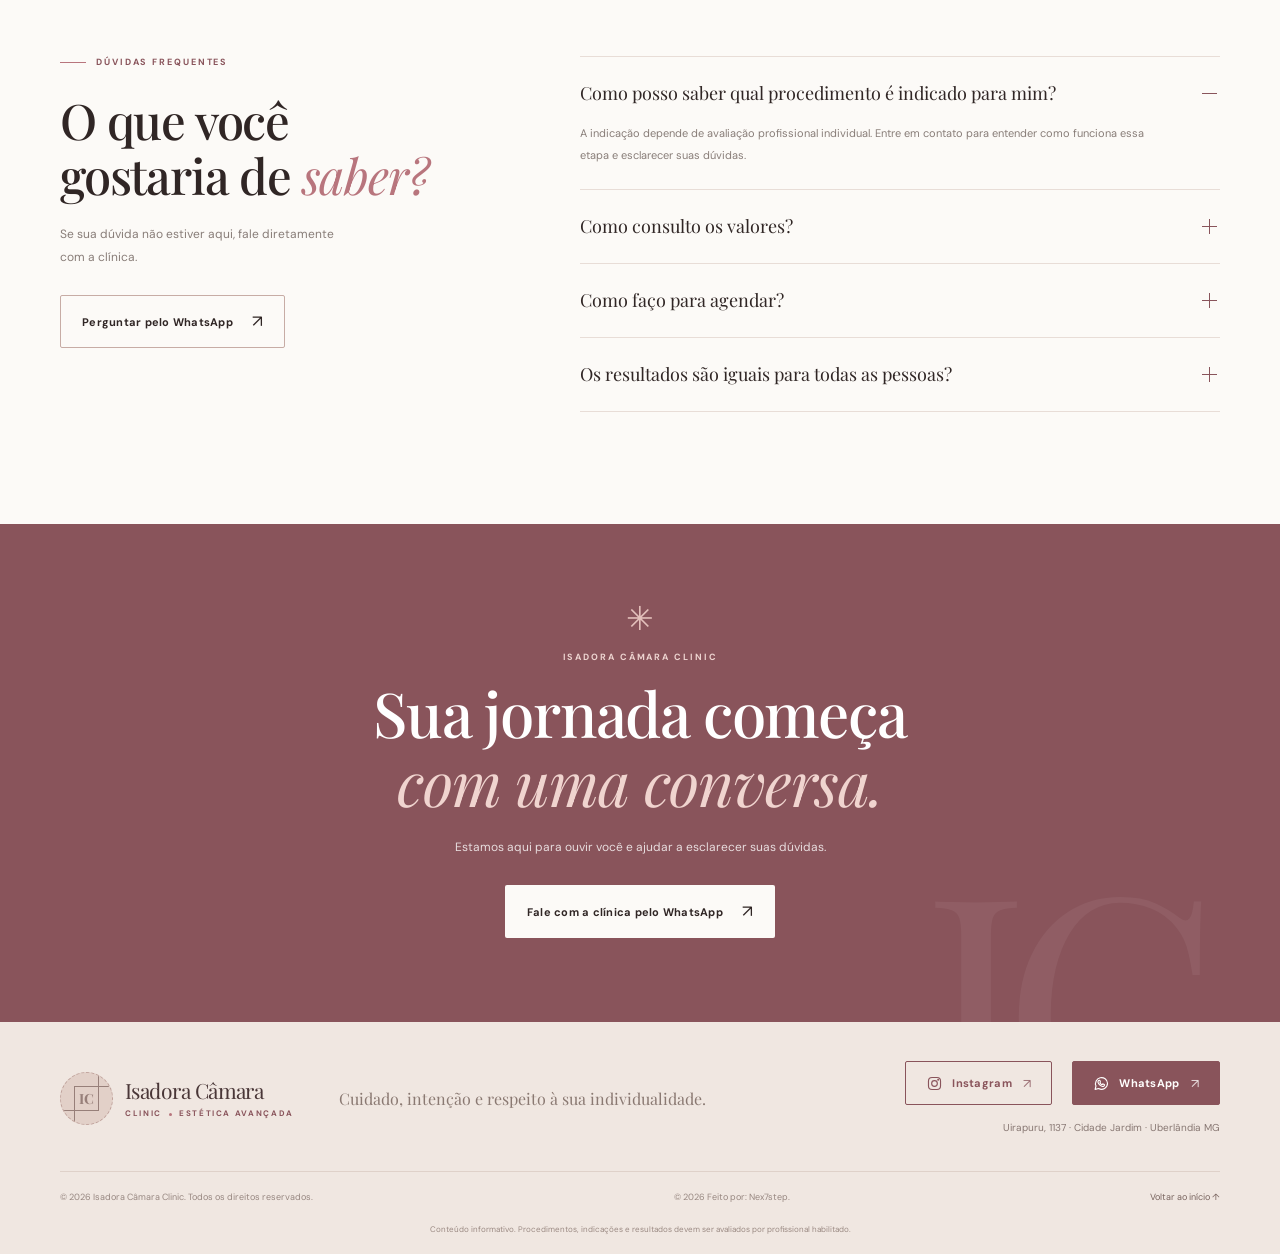
==== commit 3864b834: "add" ====
--- a/public/pages/index.html
+++ b/public/pages/index.html
@@ -18,11 +18,11 @@
     />
     <link rel="stylesheet" href="../css/style.css" />
   </head>
-  <body>
+  <body id="inicio">
     <a class="skip-link" href="#conteudo">Pular para o conteúdo</a>
 
-    <header class="site-header" id="inicio">
-      <div class="container header-inner" id="inicio">
+    <header class="site-header">
+      <div class="container header-inner">
         <a
           class="brand"
           href="#inicio"
@@ -619,17 +619,36 @@
         </p>
         <div class="footer-contact">
           <a
+            class="footer-button footer-button-outline"
             href="https://www.instagram.com/draisaclinic/"
             target="_blank"
             rel="noopener noreferrer"
-            >Instagram <span aria-hidden="true">↗</span></a
           >
+            <svg class="footer-button-icon" viewBox="0 0 24 24" aria-hidden="true">
+              <rect x="3.5" y="3.5" width="17" height="17" rx="5" />
+              <circle cx="12" cy="12" r="4" />
+              <circle cx="17.2" cy="6.8" r="0.6" />
+            </svg>
+            <span>Instagram</span>
+            <span class="footer-button-arrow" aria-hidden="true">↗</span>
+          </a>
           <a
+            class="footer-button footer-button-solid"
             href="https://wa.me/5534992454384?text=Ol%C3%A1%21%20Gostaria%20de%20falar%20com%20a%20Isadora%20C%C3%A2mara%20Clinic."
             target="_blank"
             rel="noopener noreferrer"
-            >WhatsApp <span aria-hidden="true">↗</span></a
           >
+            <svg class="footer-button-icon" viewBox="0 0 24 24" aria-hidden="true">
+              <path
+                d="M20.5 11.7a8.45 8.45 0 0 1-12.5 7.4L3 20.3l1.2-4.8A8.5 8.5 0 1 1 20.5 11.7Z"
+              />
+              <path
+                d="M8.1 7.8c.2-.4.4-.4.7-.4h.5c.2 0 .4.1.5.4l.7 1.7c.1.2.1.4-.1.6l-.5.6c-.2.2-.2.4 0 .6.6 1 1.5 1.8 2.5 2.3.2.1.4.1.6-.1l.7-.8c.2-.2.4-.2.6-.1l1.6.8c.3.1.4.3.4.5 0 .3-.2 1.3-.9 1.8-.6.5-1.4.7-2.2.5-1.1-.3-2.4-.9-3.8-2.2-1.2-1.1-2-2.5-2.3-3.5-.3-.9.1-1.8.5-2.2.2-.2.4-.4.5-.5Z"
+              />
+            </svg>
+            <span>WhatsApp</span>
+            <span class="footer-button-arrow" aria-hidden="true">↗</span>
+          </a>
           <p>Uirapuru, 1137 · Cidade Jardim · Uberlândia MG</p>
         </div>
       </div>
--- a/public/css/style.css
+++ b/public/css/style.css
@@ -1084,14 +1084,71 @@
   justify-content: flex-end;
   gap: 14px 20px;
 }
-.footer-contact a {
+/* Botões de contato do rodapé */
+.footer-button {
+  display: inline-flex;
+  align-items: center;
+  justify-content: center;
+  gap: 9px;
+  min-height: 44px;
+  padding: 12px 20px;
+  border: 1px solid var(--rose-deep);
+  border-radius: 2px;
+  font-size: 11px;
+  font-weight: 700;
+  letter-spacing: 0.3px;
+  line-height: 1;
+  cursor: pointer;
+  transition:
+    transform 0.2s ease,
+    background 0.2s ease,
+    border-color 0.2s ease,
+    color 0.2s ease,
+    box-shadow 0.2s ease;
+}
+.footer-button-icon {
+  width: 17px;
+  height: 17px;
+  flex: 0 0 auto;
+  fill: none;
+  stroke: currentColor;
+  stroke-width: 1.6;
+  stroke-linecap: round;
+  stroke-linejoin: round;
+}
+.footer-button-arrow {
+  margin-left: 2px;
+  font-size: 13px;
+  font-weight: 400;
+  opacity: 0.8;
+  transition: transform 0.2s ease;
+}
+.footer-button-outline {
   color: var(--rose-deep);
-  font-size: 10px;
-  font-weight: 700;
-}
-.footer-contact a span {
-  font-size: 13px;
-  margin-left: 5px;
+  background: transparent;
+}
+.footer-button-outline:hover {
+  color: var(--white);
+  background: var(--rose-deep);
+}
+.footer-button-solid {
+  color: var(--white);
+  background: var(--rose-deep);
+}
+.footer-button-solid:hover {
+  background: var(--ink);
+  border-color: var(--ink);
+}
+.footer-button:hover {
+  transform: translateY(-2px);
+  box-shadow: 0 10px 22px rgba(137, 84, 91, 0.2);
+}
+.footer-button:hover .footer-button-arrow {
+  transform: translate(2px, -2px);
+}
+.footer-button:active {
+  transform: translateY(0);
+  box-shadow: none;
 }
 .footer-contact p {
   width: 100%;
@@ -1099,6 +1156,13 @@
   text-align: right;
   color: #877772;
   font-size: 10px;
+}
+/* Desktop: o endereço fica abaixo dos botões sem alargar a coluna de contato */
+@media (min-width: 1001px) {
+  .footer-contact p {
+    width: 0;
+    min-width: 100%;
+  }
 }
 .footer-bottom {
   display: flex;
@@ -1639,6 +1703,10 @@
     width: 100%;
     text-align: left;
   }
+  .footer-button {
+    flex: 1 1 140px;
+    min-height: 48px;
+  }
   .footer-bottom {
     align-items: flex-start;
     flex-direction: column;
